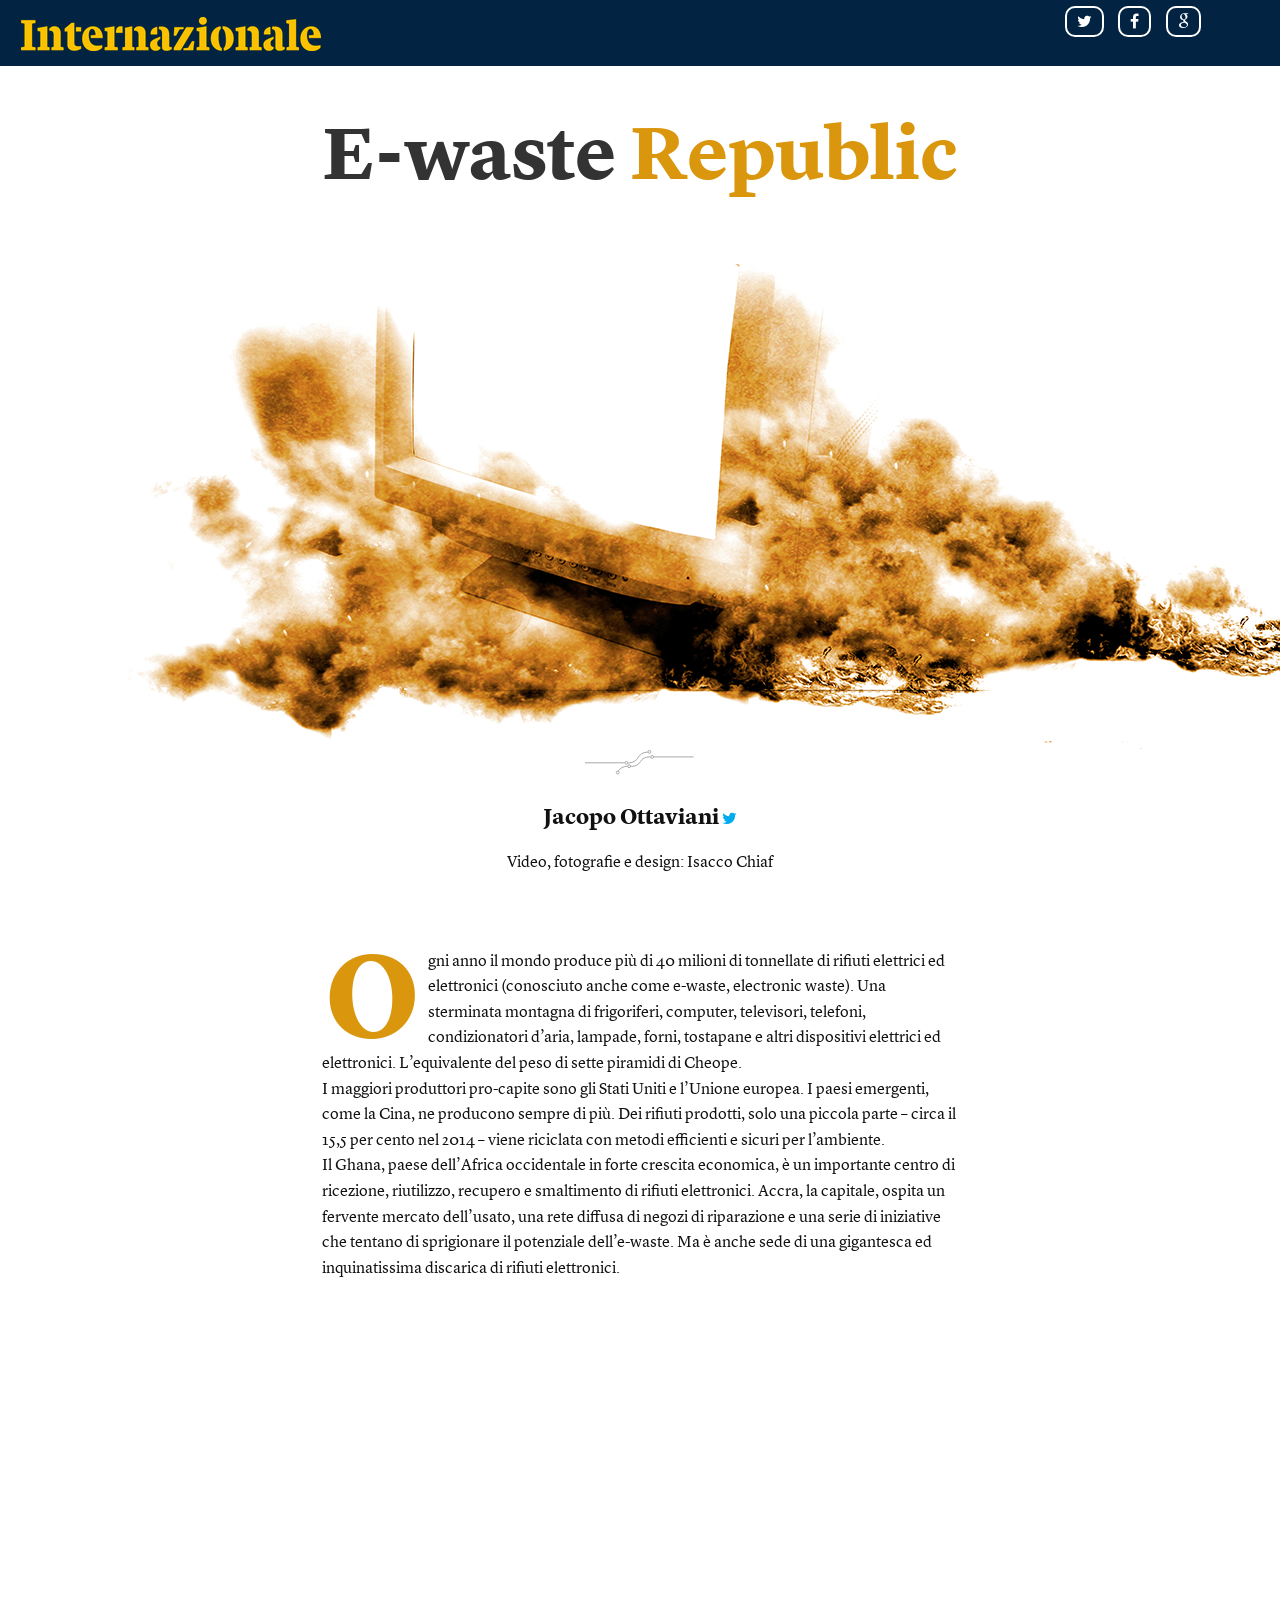
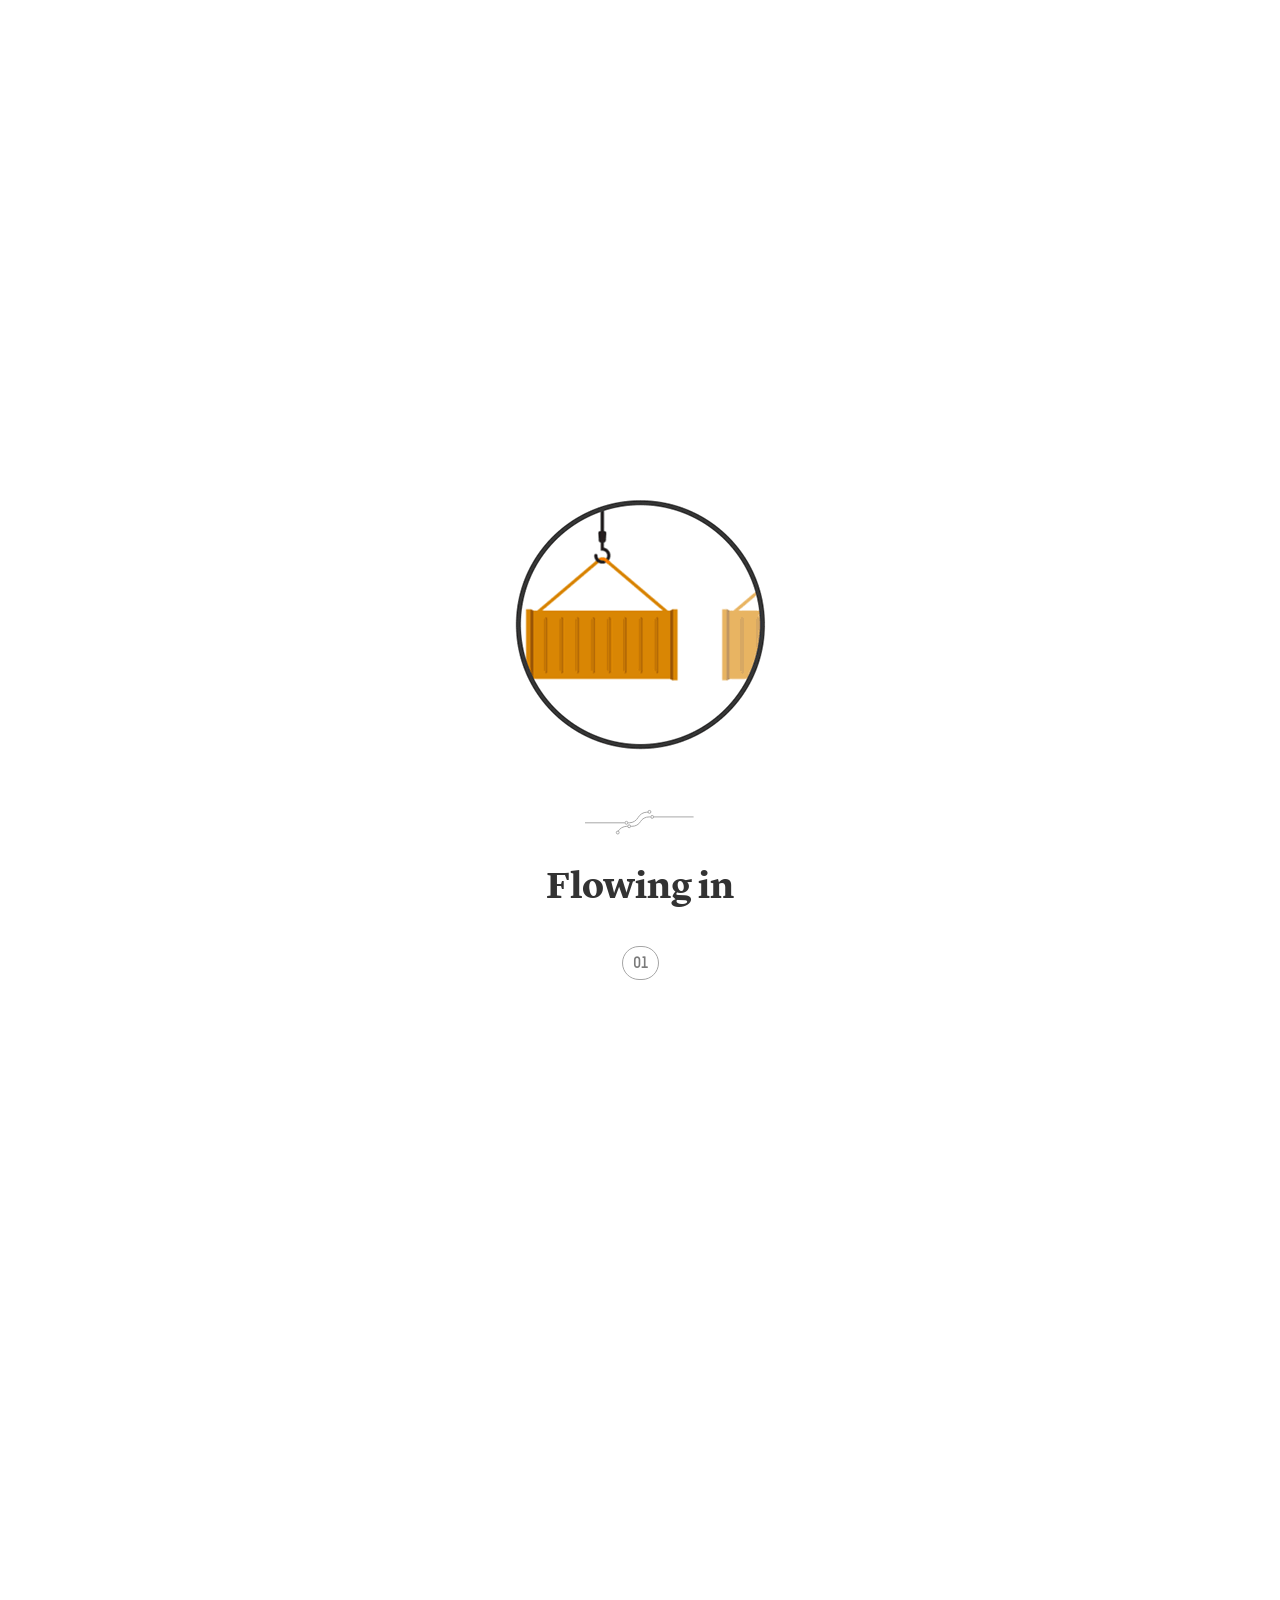
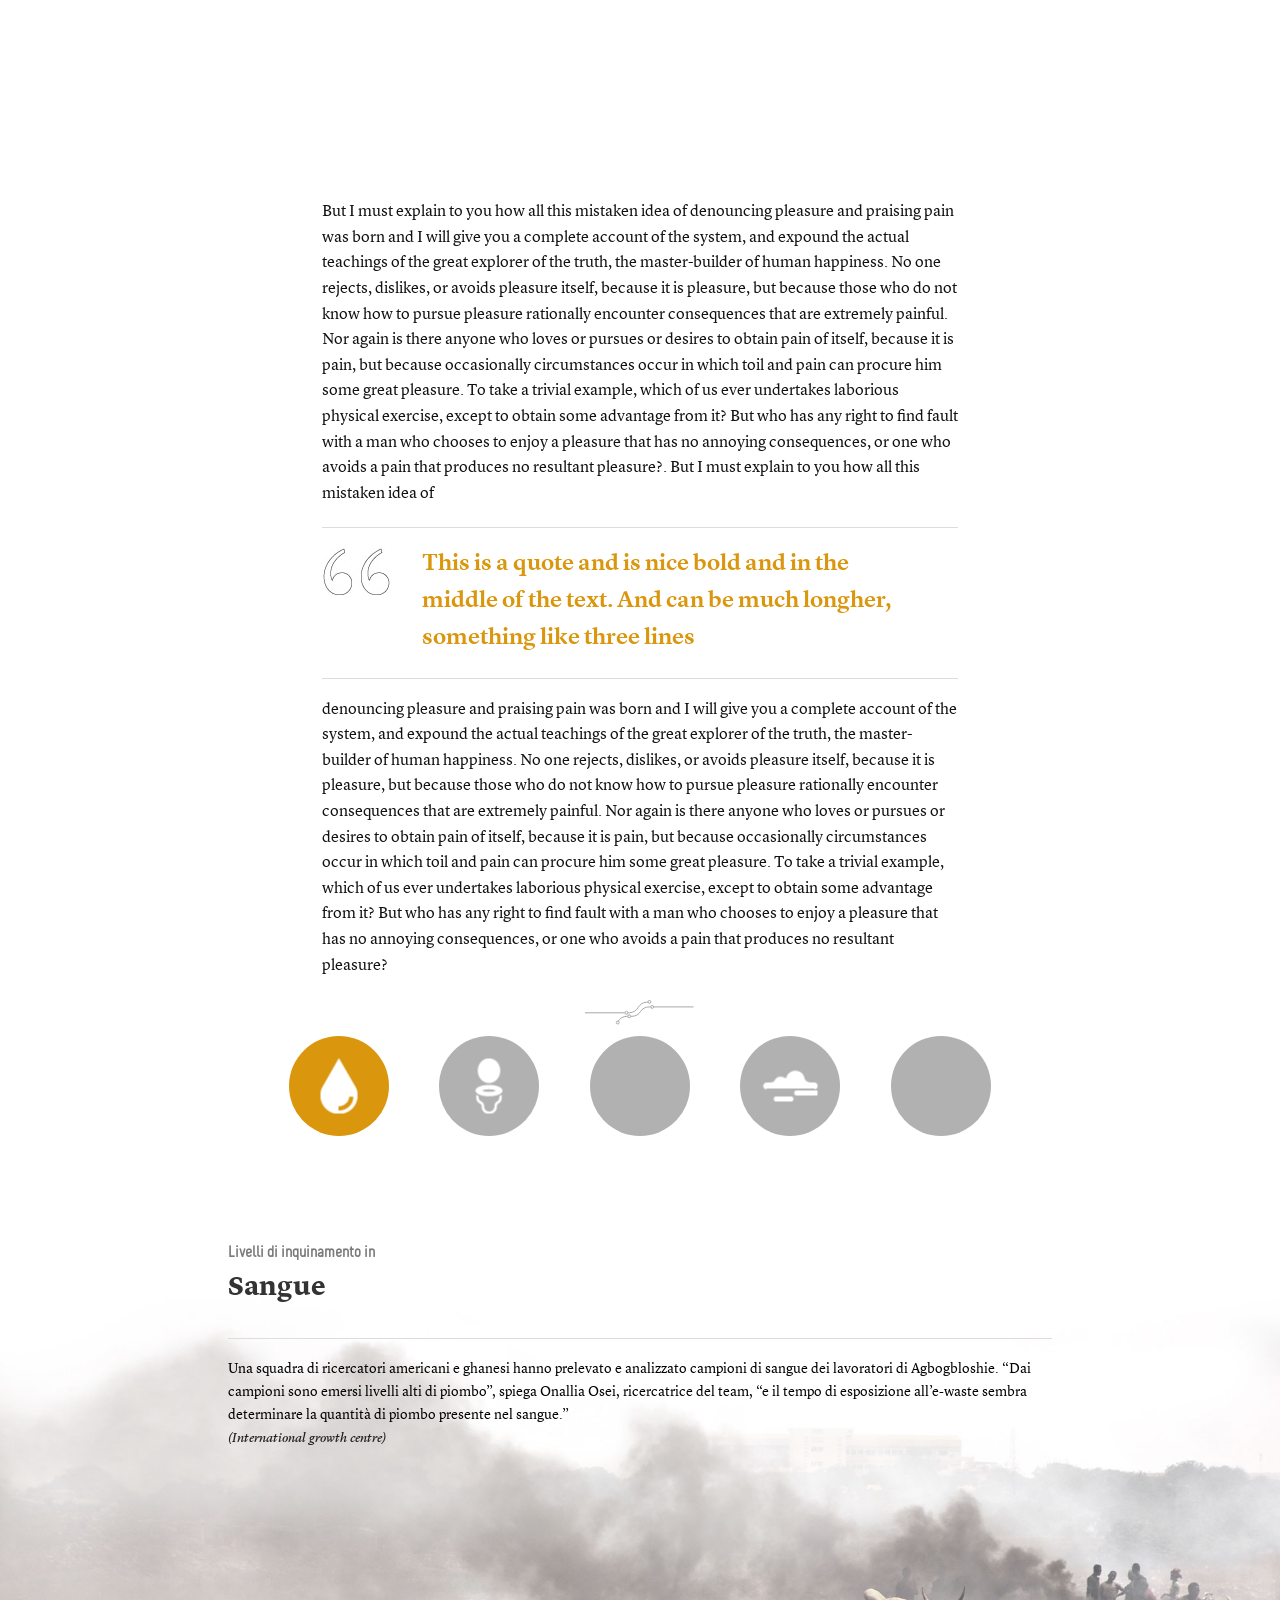
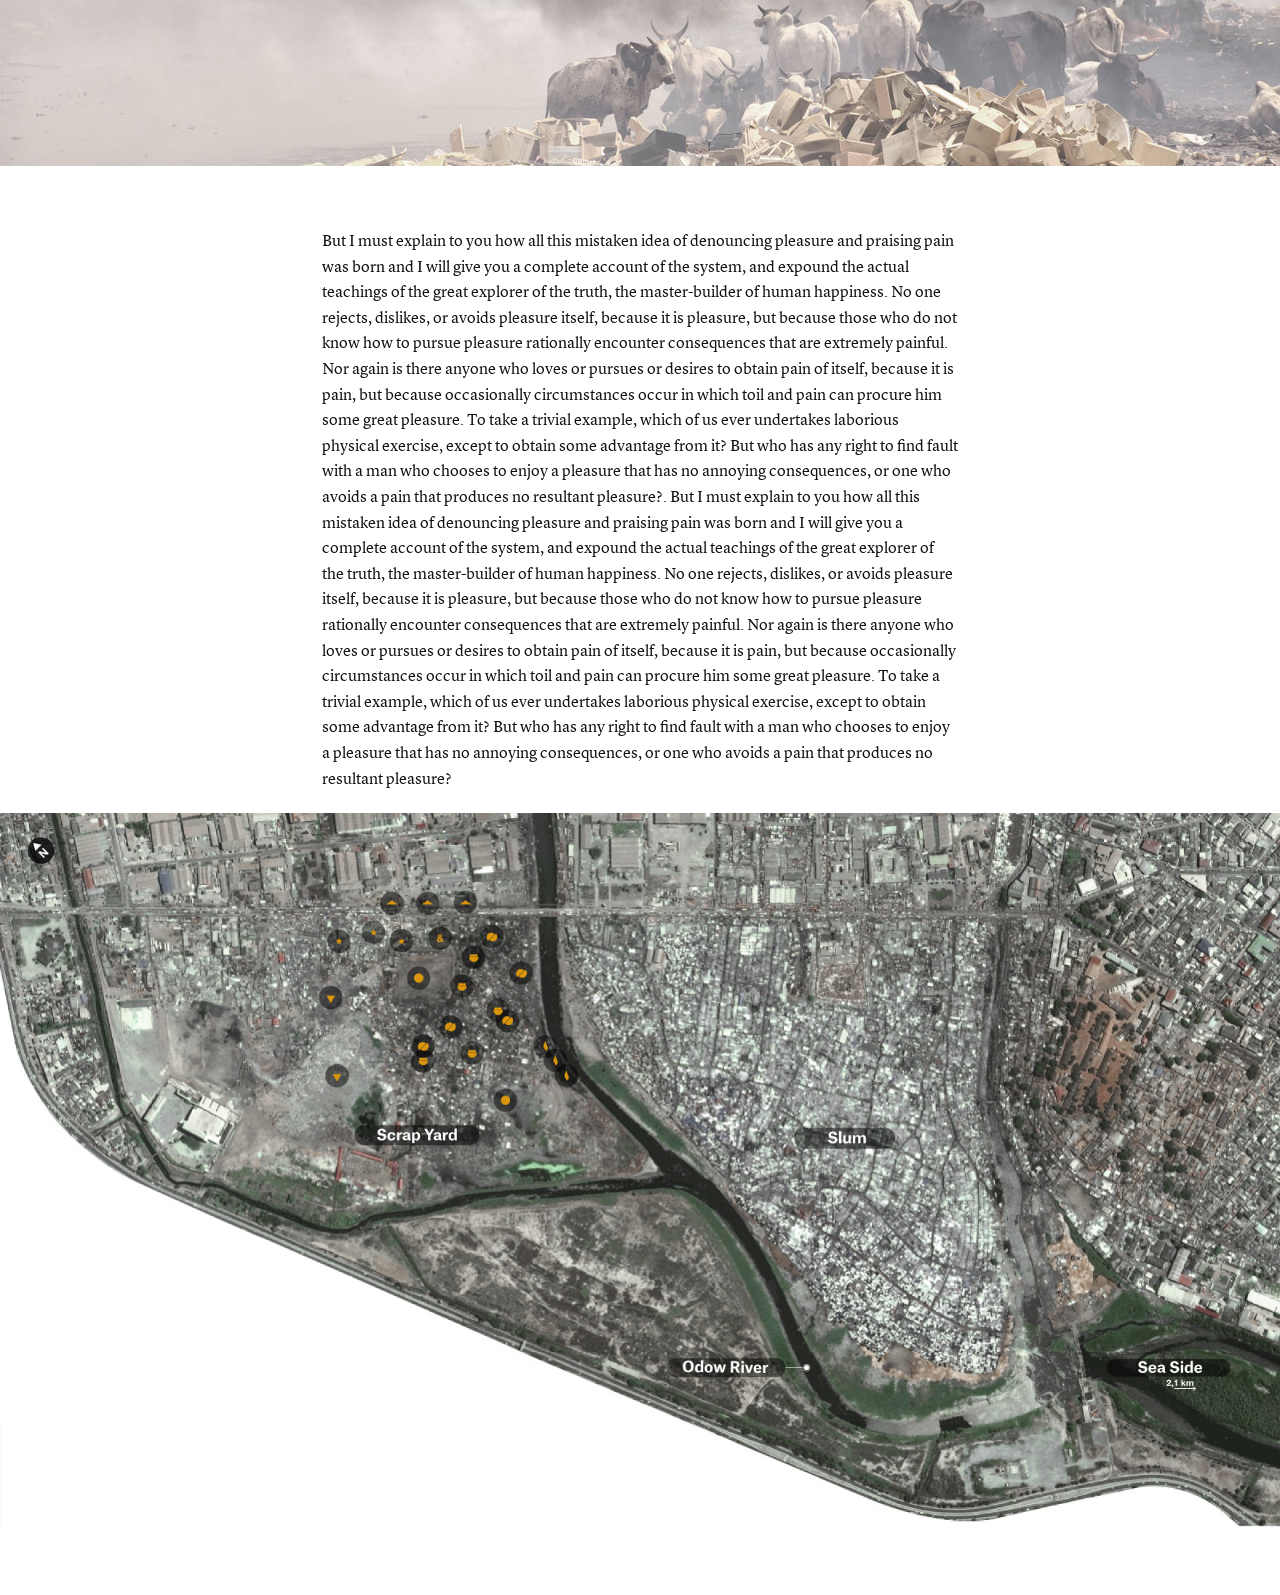
==== index_02.html @ d9f1f9d9 "jn" ====
<!doctype html>
<html class="no-js" lang="en">
    
    

<head>
    
     	<!--[if lt IE 9]>
  	<script src="//cdnjs.cloudflare.com/ajax/libs/html5shiv/3.6.2/html5shiv.js"></script>
  	<script src="//s3.amazonaws.com/nwapi/nwmatcher/nwmatcher-1.2.5-min.js"></script>
  	<script src="//html5base.googlecode.com/svn-history/r38/trunk/js/selectivizr-1.0.3b.js"></script>
  	<script src="//cdnjs.cloudflare.com/ajax/libs/respond.js/1.1.0/respond.min.js"></script>
	<![endif]-->
    
    <meta charset="utf-8" />
    <meta name="viewport" content="width=device-width, initial-scale=1.0" />
    <title>E-waste Republic</title>
    <link rel="stylesheet" href="css/foundation.css" />
    <link rel="stylesheet" href="css/style.css" />
    <link rel="stylesheet" href="css/animate.css" />
    <link rel="stylesheet" href="css/font/stylesheet.css" />
    <link rel="stylesheet" href="css/font-awesome.css">
    <script src="js/vendor/modernizr.js"></script>

    <script src="js/classie.js"></script>
    <script src="http://ajax.googleapis.com/ajax/libs/jquery/1.2.6/jquery.js"></script>


    <link href='http://fonts.googleapis.com/css?family=Quattrocento:400,700' rel='stylesheet' type='text/css'>

    <script>
        function init() {
            window.addEventListener('scroll', function (e) {
                var distanceY = window.pageYOffset || document.documentElement.scrollTop,
                    shrinkOn = 300,
                    header = document.querySelector("header");
                if (distanceY > shrinkOn) {
                    classie.add(header, "smaller");
                } else {
                    if (classie.has(header, "smaller")) {
                        classie.remove(header, "smaller");
                    }
                }
            });
        }
        window.onload = init();
        
        
        $(function() {
              $(".show").click(            
                  function(){
                      $(".overlay-Big").fadeIn();
                  }); 
              $("#close").click(
                  function(){
                      $(".overlay-Big").fadeOut();
                  });
          }); 
        
        
    </script>
</head>

<body>

    <div class="header overlay-Big">
          <a id="close" ><img src="img/overlay-close.png" width="40px">  </a>   
          <div class="overlay-first-band">
              <div class="row">
                  <div class="medium-8 medium-centered columns">
                  
                
                      
                          <h4 style="color:#fff">El lado oscuro de los tomates italianos</h4>
                      
                      
                  </div>
                  
              </div>
          </div>
           
          <div class="overlay-second-band">
              <div class="row">
              <div class="medium-8 medium-centered columns">
                  <p>El reportaje de investigación de <a href="https://twitter.com/mathilderome" target="_blank">Mathilde Auvillain</a> y <a href="https://twitter.com/abutiago" target="_blank">Stefano Liberti</a> se realizó gracias a la beca de innovación de reporterismo de desarrollo del Centro Europeo de Periodismo, subvencionada por la Fundación Bill y Melinda Gates. 
<br /><br />
Investigación y datos: <a href="https://twitter.com/jackottaviani" target="_blank"> Jacopo Ottaviani</a><br />
                      Fotografía: Mario Poeta <br />
Diseño y desarrollo: <a href="http://isaccochiaf.me" target="_blank">Isacco Chiaf</a><br />

Traducción de Virginia Solans</p>
               
                  <hr>
                  </div>
              
                  <br /> 
                  
              
          </div>
          </div>
      </div>
    
    
    <div id="wrapper">

        <header>
            <div class="container clearfix">

                <img src="images/logo.png">
                <h6 class="hide-for-small" id="title-head">E-waste Republic</h6>
                <nav class="hide-for-small">
                    <a id="ref_tw" href="http://twitter.com/home?status=Vita%2C morte e miracoli dei rifiuti elettronici. Guarda il web documentario URL %23LifeDeathMiraclesEwaste @JacopoOttaviani&related=JacopoOttaviani" onclick="javascript:window.open(this.href, '', 'menubar=no,toolbar=no,resizable=no,scrollbars=no,height=400,width=600');return false;"><i class="fa fa-twitter"></i></a>
                    <a href=""><i class="fa fa-facebook"></i></a>
                    <a href=""><i class="fa fa-google"></i></a>
                   
                </nav>
            </div>
        </header>
        <!-- /header -->



        <div class="row title-page">
            <div class=" large-12 columns">


                <h1 class="animated fadeIn" id="delay-01">E-waste <span class="yellow">Republic</span> </h1> 
                <br />
                <br />
                <br />

            </div>



        </div>
        <img class="animated fadeIn" id="delay-02" src="images/computer.jpg">
        <div class="row">
            <center>
                <img src="images/divider-01.svg">
            </center>
            <div class="medium-8 medium-centered columns intro-names">

                <div class="names">

                    <p><b>Jacopo Ottaviani</b>  <i class="fa fa-twitter" style="color:#00aced"></i>
                    </p>
                    <br />
                    <p>Video, fotografie e design: Isacco Chiaf</p>

                    <br />
                    <br />
                </div>
            </div>
        </div>

        <div class="row">
            <div class="medium-8 medium-centered columns">
                <p>
                    <span class="firstcharacter">O</span>gni anno il mondo produce più di 40 milioni di tonnellate di rifiuti elettrici ed elettronici (conosciuto anche come e-waste, electronic waste). Una sterminata montagna di frigoriferi, computer, televisori, telefoni, condizionatori d’aria, lampade, forni, tostapane e altri dispositivi elettrici ed elettronici. L’equivalente del peso di sette piramidi di Cheope.
                    <br/>I maggiori produttori pro-capite sono gli Stati Uniti e l’Unione europea. I paesi emergenti, come la Cina, ne producono sempre di più. Dei rifiuti prodotti, solo una piccola parte – circa il 15,5 per cento nel 2014 – viene riciclata con metodi efficienti e sicuri per l’ambiente.
                    <br/>Il Ghana, paese dell’Africa occidentale in forte crescita economica, è un importante centro di ricezione, riutilizzo, recupero e smaltimento di rifiuti elettronici. Accra, la capitale, ospita un fervente mercato dell’usato, una rete diffusa di negozi di riparazione e una serie di iniziative che tentano di sprigionare il potenziale dell’e-waste. Ma è anche sede di una gigantesca ed inquinatissima discarica di rifiuti elettronici.
                </p>
            </div>
        </div>

        <div class="row">
            <div class="medium-10 medium-centered columns">

                <iframe width='100%' height='520' frameborder='0' src='https://jackottaviani.cartodb.com/viz/41578a82-f97a-11e4-be71-0e8dde98a187/embed_map' allowfullscreen webkitallowfullscreen mozallowfullscreen oallowfullscreen msallowfullscreen></iframe>
            </div>
        </div>

        <div class="row title-chapter-page">
            <div class="large-12 columns">
                <img src="images/flow.gif">
                <br />
                <br />
                <br />
                <img src="images/divider-01.svg">
                <br />
                <br />
                
                
                <h2>Flowing in</h2>
                <br />
                <h3><small>01</small><br/></h3>
            </div>
        </div>

        <div class="px-01">

        </div>
        <div class="row">
            <div class="medium-8 medium-centered columns">
                <p>
                    But I must explain to you how all this mistaken idea of denouncing pleasure and praising pain was born and I will give you a complete account of the system, and expound the actual teachings of the great explorer of the truth, the master-builder of human happiness. No one rejects, dislikes, or avoids pleasure itself, because it is pleasure, but because those who do not know how to pursue pleasure rationally encounter consequences that are extremely painful. Nor again is there anyone who loves or pursues or desires to obtain pain of itself, because it is pain, but because occasionally circumstances occur in which toil and pain can procure him some great pleasure. To take a trivial example, which of us ever undertakes laborious physical exercise, except to obtain some advantage from it? But who has any right to find fault with a man who chooses to enjoy a pleasure that has no annoying consequences, or one who avoids a pain that produces no resultant pleasure?. But I must explain to you how all this mistaken idea of</p>
                
                <hr>
                <p class="quote LyonTextOSFWeb-Semibold yellow">
                This is a quote and is nice bold and in the middle of the text. And can be much longher, something like three lines
                </p>
                <hr>
                    
                    <p>denouncing pleasure and praising pain was born and I will give you a complete account of the system, and expound the actual teachings of the great explorer of the truth, the master-builder of human happiness. No one rejects, dislikes, or avoids pleasure itself, because it is pleasure, but because those who do not know how to pursue pleasure rationally encounter consequences that are extremely painful. Nor again is there anyone who loves or pursues or desires to obtain pain of itself, because it is pain, but because occasionally circumstances occur in which toil and pain can procure him some great pleasure. To take a trivial example, which of us ever undertakes laborious physical exercise, except to obtain some advantage from it? But who has any right to find fault with a man who chooses to enjoy a pleasure that has no annoying consequences, or one who avoids a pain that produces no resultant pleasure?
                </p>
            </div>
        </div>

        <!-- 
        <div class="row">
            <center>
                <img src="images/divider-01.svg">
            </center>
        </div>
        <div class="row">
            <div class="medium-8 medium-centered columns">
                <div class="tabs-content">
                    <div class="content active" id="panel1">
                        <h3><small>Livelli di inquinamento in</small><br/>Sangue</h3>
                        <hr>
                        <p>Una squadra di ricercatori americani e ghanesi hanno prelevato e analizzato campioni di sangue dei lavoratori di Agbogbloshie. “Dai campioni sono emersi livelli alti di piombo”, spiega Onallia Osei, ricercatrice del team, “e il tempo di esposizione all’e-waste sembra determinare la quantità di piombo presente nel sangue.”
                            <br />
                            <i>(International growth centre)</i>
                        </p>
                    </div>
                    <div class="content" id="panel2">
                        <h3><small>Pollution Level in</small><br/>Urina</h3>
                        <hr>
                        <p>Nelle urine degli e-waste boys sono state rilevate tracce anomale di ferro, piombo e antimonio. Gli scienziati ipotizzano che i metalli pesanti provengano dal pesce e dai frutti di mare alla base delle abitudini alimentari degli abitanti di Agbogbloshie.
                            <br /> <i>(Science of The Total Environment – Volume 424, 2012)</i>
                        </p>
                    </div>
                    <div class="content" id="panel3">
                        <h3><small>Pollution Level in</small><br/>Latte</h3>
                        <hr>
                        <p>L’analisi del latte materno delle madri di Agbogbloshie ha fatto emergere quantità preoccupanti di policlorobifenili (PCB), composti altamente tossici presenti nei vecchi elettrodomestici. I campioni analizzati hanno riportato dal minimo di un doppio fino a un massimo di trentaquattro volte la soglia consentita dagli standard internazionali di PCB.
                            <br /> <i>(Environment International, 2011)
</i>
                        </p>
                    </div>
                    <div class="content" id="panel4">
                        <h3><small>Pollution Level in</small><br/>Aria</h3>
                        <hr>
                        <p>Ferro, piombo e rame sono stati rilevati nell’aria raccolta da una stazione di controllo installata nella discarica di Agbogbloshie. Sono stati trovati 1.5 milligrammi per metro cubo di rame (quando la soglia consentita è 1.0), 7.8 mg/m³ di ferro (soglia: 5.0) e 0.72 mg/m³ di piombo (soglia: 0.15). Queste soglie sono indicate per i luoghi di lavoro, ma Agbogbloshie in realtà è un quartiere di Accra dove vivono circa 90mila persone.
                            <br /> <i>(Journal of Health and Pollution, 2011)</i> 
                        </p>
                    </div>
                    <div class="content" id="panel5">
                        <h3><small>Pollution Level in</small><br/>Suolo</h3>
                        <hr>
                        <p>Dei cento campioni di suolo prelevati da Agbogbloshie, più della metà hanno presentato una presenza di piombo pari a più del doppio dello standard ammesso dall’Agenzia di protezione ambientale degli Stati Uniti (Usepa). I valori rilevati variano da un minimo di 135 ppm (parti per milione) a un massimo di 18.125 ppm. La soglia delle linee guida dell’Usepa è di 400 ppm.
                            <br /> <i>(Journal of Health and Pollution, 2011) </i>
                        </p>
                    </div>
                </div>

            </div>
        </div>
        <div class="bg-burning">
            <div class="row">
                <div class="medium-9 medium-centered columns">
                    <ul class="tabs small-block-grid-5 " data-tab>
                        <li class="tab-title active">
                            <a href="#panel1">
                                <img src="images/icn_blood.png">
                            </a>
                        </li>
                        <li class="tab-title">
                            <a href="#panel2">
                                <img src="images/icn_urina.png">
                            </a>
                        </li>
                        <li class="tab-title">
                            <a href="#panel3"></a>
                        </li>
                        <li class="tab-title">
                            <a href="#panel4">
                                <img src="images/icn_air.png">
                            </a>
                        </li>
                        <li class="tab-title">
                            <a href="#panel5"></a>
                        </li>
                    </ul>
                </div>
            </div>
        </div>
        -->

<div class="row">
            <center>
                <img src="images/divider-01.svg">
            </center>
        </div>
        <div class="row">
           <div class="row">
                <div class="medium-9 medium-centered columns">
                    <ul class="tabs small-block-grid-5 " data-tab>
                        <li class="tab-title active">
                            <a href="#panel1">
                                <img src="images/icn_blood.png">
                            </a>
                        </li>
                        <li class="tab-title">
                            <a href="#panel2">
                                <img src="images/icn_urina.png">
                            </a>
                        </li>
                        <li class="tab-title">
                            <a href="#panel3"></a>
                        </li>
                        <li class="tab-title">
                            <a href="#panel4">
                                <img src="images/icn_air.png">
                            </a>
                        </li>
                        <li class="tab-title">
                            <a href="#panel5"></a>
                        </li>
                    </ul>
                </div>
            </div>
        </div>
        <div class="bg-burning">
            
            
            
            
             <div class="medium-8 medium-centered columns">
                <div class="tabs-content">
                    <div class="content active" id="panel1">
                        <h3><small>Livelli di inquinamento in</small><br/>Sangue</h3>
                        <hr>
                        <p>Una squadra di ricercatori americani e ghanesi hanno prelevato e analizzato campioni di sangue dei lavoratori di Agbogbloshie. “Dai campioni sono emersi livelli alti di piombo”, spiega Onallia Osei, ricercatrice del team, “e il tempo di esposizione all’e-waste sembra determinare la quantità di piombo presente nel sangue.”
                            <br />
                            <i>(International growth centre)</i>
                        </p>
                    </div>
                    <div class="content" id="panel2">
                        <h3><small>Pollution Level in</small><br/>Urina</h3>
                        <hr>
                        <p>Nelle urine degli e-waste boys sono state rilevate tracce anomale di ferro, piombo e antimonio. Gli scienziati ipotizzano che i metalli pesanti provengano dal pesce e dai frutti di mare alla base delle abitudini alimentari degli abitanti di Agbogbloshie.
                            <br /> <i>(Science of The Total Environment – Volume 424, 2012)</i>
                        </p>
                    </div>
                    <div class="content" id="panel3">
                        <h3><small>Pollution Level in</small><br/>Latte</h3>
                        <hr>
                        <p>L’analisi del latte materno delle madri di Agbogbloshie ha fatto emergere quantità preoccupanti di policlorobifenili (PCB), composti altamente tossici presenti nei vecchi elettrodomestici. I campioni analizzati hanno riportato dal minimo di un doppio fino a un massimo di trentaquattro volte la soglia consentita dagli standard internazionali di PCB.
                            <br /> <i>(Environment International, 2011)
</i>
                        </p>
                    </div>
                    <div class="content" id="panel4">
                        <h3><small>Pollution Level in</small><br/>Aria</h3>
                        <hr>
                        <p>Ferro, piombo e rame sono stati rilevati nell’aria raccolta da una stazione di controllo installata nella discarica di Agbogbloshie. Sono stati trovati 1.5 milligrammi per metro cubo di rame (quando la soglia consentita è 1.0), 7.8 mg/m³ di ferro (soglia: 5.0) e 0.72 mg/m³ di piombo (soglia: 0.15). Queste soglie sono indicate per i luoghi di lavoro, ma Agbogbloshie in realtà è un quartiere di Accra dove vivono circa 90mila persone.
                            <br /> <i>(Journal of Health and Pollution, 2011)</i> 
                        </p>
                    </div>
                    <div class="content" id="panel5">
                        <h3><small>Pollution Level in</small><br/>Suolo</h3>
                        <hr>
                        <p>Dei cento campioni di suolo prelevati da Agbogbloshie, più della metà hanno presentato una presenza di piombo pari a più del doppio dello standard ammesso dall’Agenzia di protezione ambientale degli Stati Uniti (Usepa). I valori rilevati variano da un minimo di 135 ppm (parti per milione) a un massimo di 18.125 ppm. La soglia delle linee guida dell’Usepa è di 400 ppm.
                            <br /> <i>(Journal of Health and Pollution, 2011) </i>
                        </p>
                    </div>
                </div>

            </div>
            
            
            
            
            
        </div>
        





        <!-- --------    END   ----------------- TABS INTERACTIVE -->

        <div class="row">
            <div class="medium-8 medium-centered columns">
                <p>
                    But I must explain to you how all this mistaken idea of denouncing pleasure and praising pain was born and I will give you a complete account of the system, and expound the actual teachings of the great explorer of the truth, the master-builder of human happiness. No one rejects, dislikes, or avoids pleasure itself, because it is pleasure, but because those who do not know how to pursue pleasure rationally encounter consequences that are extremely painful. Nor again is there anyone who loves or pursues or desires to obtain pain of itself, because it is pain, but because occasionally circumstances occur in which toil and pain can procure him some great pleasure. To take a trivial example, which of us ever undertakes laborious physical exercise, except to obtain some advantage from it? But who has any right to find fault with a man who chooses to enjoy a pleasure that has no annoying consequences, or one who avoids a pain that produces no resultant pleasure?. But I must explain to you how all this mistaken idea of denouncing pleasure and praising pain was born and I will give you a complete account of the system, and expound the actual teachings of the great explorer of the truth, the master-builder of human happiness. No one rejects, dislikes, or avoids pleasure itself, because it is pleasure, but because those who do not know how to pursue pleasure rationally encounter consequences that are extremely painful. Nor again is there anyone who loves or pursues or desires to obtain pain of itself, because it is pain, but because occasionally circumstances occur in which toil and pain can procure him some great pleasure. To take a trivial example, which of us ever undertakes laborious physical exercise, except to obtain some advantage from it? But who has any right to find fault with a man who chooses to enjoy a pleasure that has no annoying consequences, or one who avoids a pain that produces no resultant pleasure?
                </p>
            </div>
        </div>

        <div class="header">
            <img src="images/map_01.jpg" width="100%">
        </div>



        <script src="js/waypoint.js"></script>
        <script src="js/scripts.js"></script>
        <script src="js/vendor/jquery.js"></script>
        <script src="js/foundation.min.js"></script>
        <script src="js/foundation/foundation.tab.js"></script>
        <script>
            $(document).foundation();
        </script>
</body>

</html>
---- css/style.css ----
header {
    width: 100%;
    height: 66px;
    overflow: hidden;
    position: fixed;
    top: 0;
    left: 0;
    z-index: 999;
    background-color: #022342;
    -webkit-transition: height 0.3s;
    -moz-transition: height 0.3s;
    -ms-transition: height 0.3s;
    -o-transition: height 0.3s;
    transition: height 0.3s;
}
header img {
    
    margin-top: 12px;
   margin-left: 20px;
    height: 48px;
    line-height: 150px;
    float: left;
    font-size: 60px;
    color: white;
    font-weight: 400;
    position: absolute;
    -webkit-transition: all 0.3s;
    -moz-transition: all 0.3s;
    -ms-transition: all 0.3s;
    -o-transition: all 0.3s;
    transition: all 0.3s;
}

header #title-head {
    color: #fff;
    position: absolute;
    
    width: 100%;
    margin-top: 18px;
    opacity: 0;
    text-align: center;
    
    -webkit-transition: all 0.9s;
    -moz-transition: all 0.9s;
    -ms-transition: all 0.9s;
    -o-transition: all 0.9s;
    transition: all 0.9s;
    
}

header nav {
    display: inline-block;
    float: right;
    width: 200px;
    margin-top: 10px;
    margin-right: 20px;
}
header nav a {
    color: white;
   background-color: transparent;
    top:10px;
    right: 300px;
    opacity: 0;
    border: solid #fff 2px;
    height: 100px;
    width: 200px;
    padding: 5px 10px;
    border-radius: 10px;
    margin: 5px;
    -webkit-transition: all 0.3s;
    -moz-transition: all 0.3s;
    -ms-transition: all 0.3s;
    -o-transition: all 0.3s;
    transition: all 0.3s;
}
header nav a:hover {
    color:#da960c;
    
}


header.smaller {
    height: 45px;
}
header.smaller img {
    
    height: 35px;
    line-height: 75px;
    margin-top: 9px;
    margin-left: 9px;
    
}
header.smaller nav a {
    
    background-color: transparent;
    top:10px;
    right: 300px;
    opacity: 1;
    border: solid #fff 1px;
    padding: 5px 10px;
    margin: 5px;
    border-radius: 15px;
}

header.smaller #title-head {
    
    opacity: 1;
    margin-top: 12px;
    
}
@media all and (max-width: 660px) {
    header h1#logo {
        display: block;
        float: none;
        margin: 0 auto;
        height: 100px;
        line-height: 100px;
        text-align: center;
    }
    
   
     header {
    
   
        height: 60px;
    }
    
    header img {
    
    width:150px;
        height: 25px;
    }
    
    header.smaller img {
    
    width:120px;
        height: 18px;
    }
    
    header nav {
        display: block;
        float: none;
        height: 50px;
        text-align: center;
        margin: 20px 10px;
    }
    header nav a {
        line-height: 50px;
        margin: 0 10px;
    }
    header.smaller {
        height: 50px;
    }
    header.smaller h1#logo {
        height: 40px;
        line-height: 40px;
        font-size: 30px;
    }
    header.smaller nav {
        height: 35px;
    }
    header.smaller nav a {
        line-height: 35px;
        border: solid #fff 1px;
        padding: 5px;
    }
}



.title-page {
    height: 100%;
   
    text-align: center;
    margin-top: 126px;
    
}
.title-page h1{
    margin:-20px;
}

.title-chapter-page {
    height: 100%;
    width: 100%;
    text-align: center;
    padding-top: 20%;
    padding-bottom: 20%;
}
.title-chapter-page h1{
    margin:-20px;
}


#delay-01{
  -webkit-animation-delay: 0.6s; /* Chrome, Safari, Opera */
    animation-delay: 0.6s;
}
#delay-02{
  -webkit-animation-delay: 1.2s; /* Chrome, Safari, Opera */
    animation-delay: 1.2s;
}
/*------------------TYPOGRAPHY-----------*/

.intro-names{
    margin: 30px;
}

.names p{
    font-size: 1em;
    margin: -5px;
    text-align: center;
}
.names p b{
    font-size: 1.4em;
   
}

.firstcharacter { float: left; color: #da960c; font-size: 120px; line-height: 80px; padding-top: 15px; padding-right: 8px; padding-left: 3px; font-family: Lyon Text OSF Web; font-weight: 700 }

.tabs-content h3 {
    
    margin:50px 0 31px 0;}

.tabs-content p i {
    font-size: 13px;
    color: #212121}

.tabs-content .content p{
    font-size: 0.9em;
    color: #000000;
    
}
.yellow {color: #da960c }

.quote {
    
    background-image: url(../images/quote.jpg);
    background-repeat: no-repeat;
    font-size: 23px;
    padding:  0 30px 0 100px
}

.title-chapter-page h3 small {
    border: solid #a5a5a5 1px;
    padding: 7px 10px 7px 10px;
    border-radius: 23px;
}
/*------------------TYPOGRAPHY-----------*/

.tabs a:focus{
    outline: 0;

}

.tabs-content .content{
    height:300px;
    
}


.px-01 {
    background-image: url(../images/px-01.jpg);
    background-attachment: fixed;
    background-size: cover;
    width: 100%;
    height: 500px;
    margin-bottom:64px;
}

.bg-burning {
background-image: url(../images/section_03_burning_02.jpg);
    
    background-size: cover;
    width: 100%;
    height: 600px;
    margin-bottom:64px;
    }

.tabs a img{
    -webkit-transform:translate(-50%, -50%);
    -moz-transform:translate(-50%, -50%);
    -ms-transform:translate(-50%, -50%);
    -o-transform:translate(-50%, -50%);
    transform:translate(-50%, -50%);
     margin: 50%
         
         
         
}



.overlay-Big {
    z-index:10000;
    background-color: rgba(255,255,255,0.9);
    position:fixed;
    margin:0;
    height:100%;
    width:100%;
    display:none;
}

.overlay-first-band {
    background-color: rgba(192,57,43,0.8);
    height:23%;
    padding-top:4%;
    color:#fff !important;
        
}
---- css/font/stylesheet.css ----
/* Generated by Font Squirrel (http://www.fontsquirrel.com) on June 8, 2015 */



@font-face {
    font-family: 'melbournebold';
    src: url('melbourne_bold_basic-webfont.eot');
    src: url('melbourne_bold_basic-webfont.eot?#iefix') format('embedded-opentype'),
         url('melbourne_bold_basic-webfont.woff2') format('woff2'),
         url('melbourne_bold_basic-webfont.woff') format('woff'),
         url('melbourne_bold_basic-webfont.ttf') format('truetype'),
         url('melbourne_bold_basic-webfont.svg#melbournebold') format('svg');
    font-weight: normal;
    font-style: normal;

}




@font-face {
    font-family: 'melbournelight';
    src: url('melbourne_light_basic-webfont.eot');
    src: url('melbourne_light_basic-webfont.eot?#iefix') format('embedded-opentype'),
         url('melbourne_light_basic-webfont.woff2') format('woff2'),
         url('melbourne_light_basic-webfont.woff') format('woff'),
         url('melbourne_light_basic-webfont.ttf') format('truetype'),
         url('melbourne_light_basic-webfont.svg#melbournelight') format('svg');
    font-weight: normal;
    font-style: normal;

}




@font-face {
    font-family: 'melbourneregular';
    src: url('melbourne_regular_basic-webfont.eot');
    src: url('melbourne_regular_basic-webfont.eot?#iefix') format('embedded-opentype'),
         url('melbourne_regular_basic-webfont.woff2') format('woff2'),
         url('melbourne_regular_basic-webfont.woff') format('woff'),
         url('melbourne_regular_basic-webfont.ttf') format('truetype'),
         url('melbourne_regular_basic-webfont.svg#melbourneregular') format('svg');
    font-weight: normal;
    font-style: normal;

}


@font-face {
    font-family: 'novecento_widedemibold';
    src: url('novecentowide-demibold-webfont.eot');
    src: url('novecentowide-demibold-webfont.eot?#iefix') format('embedded-opentype'),
         url('novecentowide-demibold-webfont.woff2') format('woff2'),
         url('novecentowide-demibold-webfont.woff') format('woff'),
         url('novecentowide-demibold-webfont.ttf') format('truetype'),
         url('novecentowide-demibold-webfont.svg#novecento_widedemibold') format('svg');
    font-weight: normal;
    font-style: normal;

}



/*
	This font software is the property of Commercial Type.

	You may not modify the font software, use it on another website, or install it on a computer.

	License information is available at http://commercialtype.com/eula
	For more information please visit Commercial Type at http://commercialtype.com or email us at info[at]commercialtype.com

	Copyright (C) 2013 Schwartzco Inc.
	
*/

	
	.LyonTextOSFWeb-BlackIt { 		
	font-family: 'Lyon Text OSF Web';
	font-weight: 900;
	font-style: italic;
	font-stretch: normal;
	}
	
	
	.LyonTextOSFWeb-Black { 		
	font-family: 'Lyon Text OSF Web';
	font-weight: 900;
	font-style: normal;
	font-stretch: normal;
	}
	
	
	.LyonTextOSFWeb-BoldIt { 		
	font-family: 'Lyon Text OSF Web';
	font-weight: 700;
	font-style: italic;
	font-stretch: normal;
	}
	
	
	.LyonTextOSFWeb-Bold { 		
	font-family: 'Lyon Text OSF Web';
	font-weight: 700;
	font-style: normal;
	font-stretch: normal;
	}
	
	
	.LyonTextOSFWeb-RegIt { 		
	font-family: 'Lyon Text OSF Web';
	font-weight: 400;
	font-style: italic;
	font-stretch: normal;
	}
	
	
	.LyonTextOSFWeb-RegNo2It { 		
	font-family: 'Lyon Text OSF Web';
	font-weight: 400;
	font-style: italic;
	font-stretch: normal;
	}
	
	
	.LyonTextOSFWeb-RegNo2 { 		
	font-family: 'Lyon Text OSF Web';
	font-weight: 400;
	font-style: normal;
	font-stretch: normal;
	}
	
	
	.LyonTextOSFWeb-Reg { 		
	font-family: 'Lyon Text OSF Web';
	font-weight: 400;
	font-style: normal;
	font-stretch: normal;
	}
	
	
	.LyonTextOSFWeb-SemiboldIt { 		
	font-family: 'Lyon Text OSF Web';
	font-weight: 600;
	font-style: italic;
	font-stretch: normal;
	}
	
	
	.LyonTextOSFWeb-Semibold { 		
	font-family: 'Lyon Text OSF Web';
	font-weight: 600;
	font-style: normal;
	font-stretch: normal;
	}
	
	@font-face {
	font-family: 'Lyon Text OSF Web';
	src: url('Lyon Text OSF Web-Black It.eot');
	src: url('Lyon Text OSF Web-Black It.eot?#iefix') format('embedded-opentype'),
		 url('Lyon Text OSF Web-Black It.woff') format('woff'),
		 url('Lyon Text OSF Web-Black It.ttf') format('truetype'),
		 url('Lyon Text OSF Web-Black It.svg#Lyon Text OSF Web') format('svg');
	font-weight: 900;
	font-style: italic;
	font-stretch: normal;
	}
	
	@font-face {
	font-family: 'Lyon Text OSF Web';
	src: url('Lyon Text OSF Web-Black.eot');
	src: url('Lyon Text OSF Web-Black.eot?#iefix') format('embedded-opentype'),
		 url('Lyon Text OSF Web-Black.woff') format('woff'),
		 url('Lyon Text OSF Web-Black.ttf') format('truetype'),
		 url('Lyon Text OSF Web-Black.svg#Lyon Text OSF Web') format('svg');
	font-weight: 900;
	font-style: normal;
	font-stretch: normal;
	}
	
	@font-face {
	font-family: 'Lyon Text OSF Web';
	src: url('Lyon Text OSF Web-Bold It.eot');
	src: url('Lyon Text OSF Web-Bold It.eot?#iefix') format('embedded-opentype'),
		 url('Lyon Text OSF Web-Bold It.woff') format('woff'),
		 url('Lyon Text OSF Web-Bold It.ttf') format('truetype'),
		 url('Lyon Text OSF Web-Bold It.svg#Lyon Text OSF Web') format('svg');
	font-weight: 700;
	font-style: italic;
	font-stretch: normal;
	}
	
	@font-face {
	font-family: 'Lyon Text OSF Web';
	src: url('Lyon Text OSF Web-Bold.eot');
	src: url('Lyon Text OSF Web-Bold.eot?#iefix') format('embedded-opentype'),
		 url('Lyon Text OSF Web-Bold.woff') format('woff'),
		 url('Lyon Text OSF Web-Bold.ttf') format('truetype'),
		 url('Lyon Text OSF Web-Bold.svg#Lyon Text OSF Web') format('svg');
	font-weight: 700;
	font-style: normal;
	font-stretch: normal;
	}
	
	@font-face {
	font-family: 'Lyon Text OSF Web';
	src: url('Lyon Text OSF Web-Reg It.eot');
	src: url('Lyon Text OSF Web-Reg It.eot?#iefix') format('embedded-opentype'),
		 url('Lyon Text OSF Web-Reg It.woff') format('woff'),
		 url('Lyon Text OSF Web-Reg It.ttf') format('truetype'),
		 url('Lyon Text OSF Web-Reg It.svg#Lyon Text OSF Web') format('svg');
	font-weight: 400;
	font-style: italic;
	font-stretch: normal;
	}
	
	@font-face {
	font-family: 'Lyon Text OSF Web';
	src: url('Lyon Text OSF Web-Reg No 2 It.eot');
	src: url('Lyon Text OSF Web-Reg No 2 It.eot?#iefix') format('embedded-opentype'),
		 url('Lyon Text OSF Web-Reg No 2 It.woff') format('woff'),
		 url('Lyon Text OSF Web-Reg No 2 It.ttf') format('truetype'),
		 url('Lyon Text OSF Web-Reg No 2 It.svg#Lyon Text OSF Web') format('svg');
	font-weight: 400;
	font-style: italic;
	font-stretch: normal;
	}
	
	@font-face {
	font-family: 'Lyon Text OSF Web';
	src: url('Lyon Text OSF Web-Reg No 2.eot');
	src: url('Lyon Text OSF Web-Reg No 2.eot?#iefix') format('embedded-opentype'),
		 url('Lyon Text OSF Web-Reg No 2.woff') format('woff'),
		 url('Lyon Text OSF Web-Reg No 2.ttf') format('truetype'),
		 url('Lyon Text OSF Web-Reg No 2.svg#Lyon Text OSF Web') format('svg');
	font-weight: 400;
	font-style: normal;
	font-stretch: normal;
	}
	
	@font-face {
	font-family: 'Lyon Text OSF Web';
	src: url('Lyon Text OSF Web-Reg.eot');
	src: url('Lyon Text OSF Web-Reg.eot?#iefix') format('embedded-opentype'),
		 url('Lyon Text OSF Web-Reg.woff') format('woff'),
		 url('Lyon Text OSF Web-Reg.ttf') format('truetype'),
		 url('Lyon Text OSF Web-Reg.svg#Lyon Text OSF Web') format('svg');
	font-weight: 400;
	font-style: normal;
	font-stretch: normal;
	}
	
	@font-face {
	font-family: 'Lyon Text OSF Web';
	src: url('Lyon Text OSF Web-Semibold It.eot');
	src: url('Lyon Text OSF Web-Semibold It.eot?#iefix') format('embedded-opentype'),
		 url('Lyon Text OSF Web-Semibold It.woff') format('woff'),
		 url('Lyon Text OSF Web-Semibold It.ttf') format('truetype'),
		 url('Lyon Text OSF Web-Semibold It.svg#Lyon Text OSF Web') format('svg');
	font-weight: 600;
	font-style: italic;
	font-stretch: normal;
	}
	
	@font-face {
	font-family: 'Lyon Text OSF Web';
	src: url('Lyon Text OSF Web-Semibold.eot');
	src: url('Lyon Text OSF Web-Semibold.eot?#iefix') format('embedded-opentype'),
		 url('Lyon Text OSF Web-Semibold.woff') format('woff'),
		 url('Lyon Text OSF Web-Semibold.ttf') format('truetype'),
		 url('Lyon Text OSF Web-Semibold.svg#Lyon Text OSF Web') format('svg');
	font-weight: 600;
	font-style: normal;
	font-stretch: normal;
	}
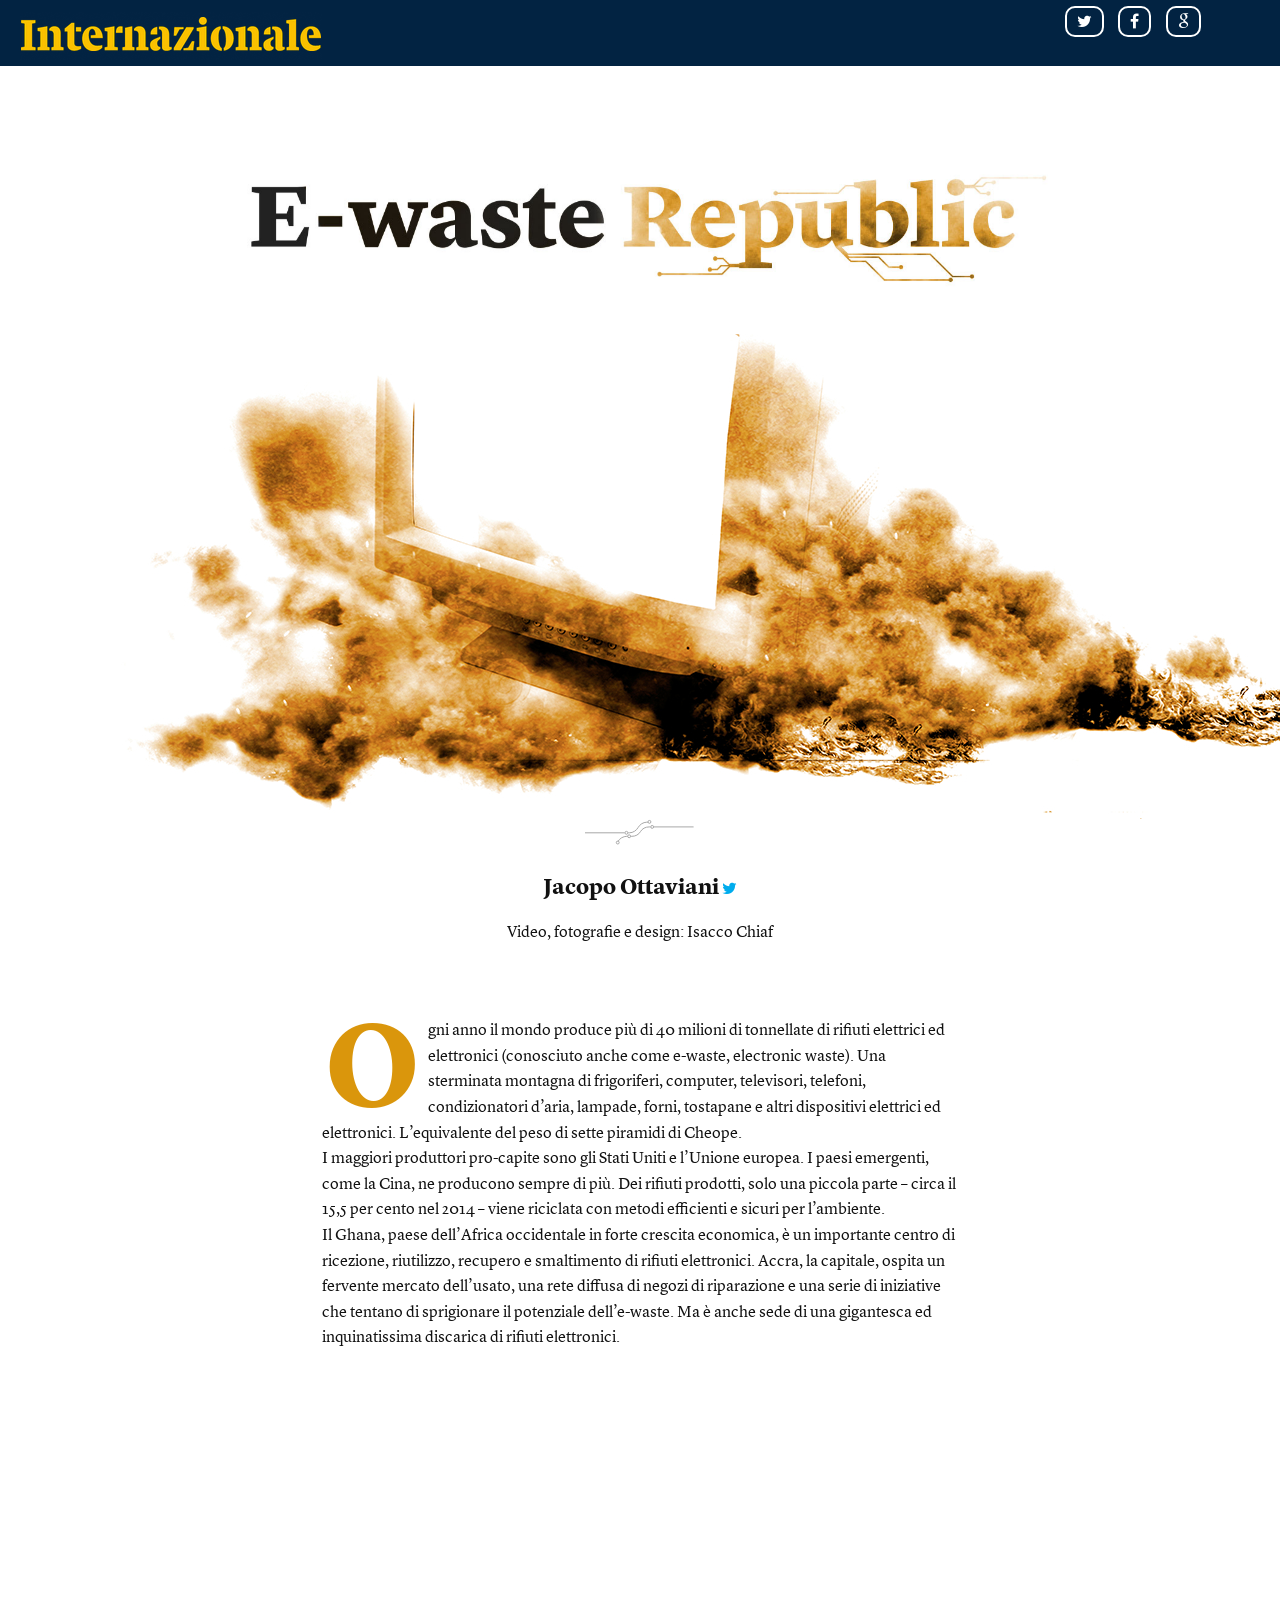
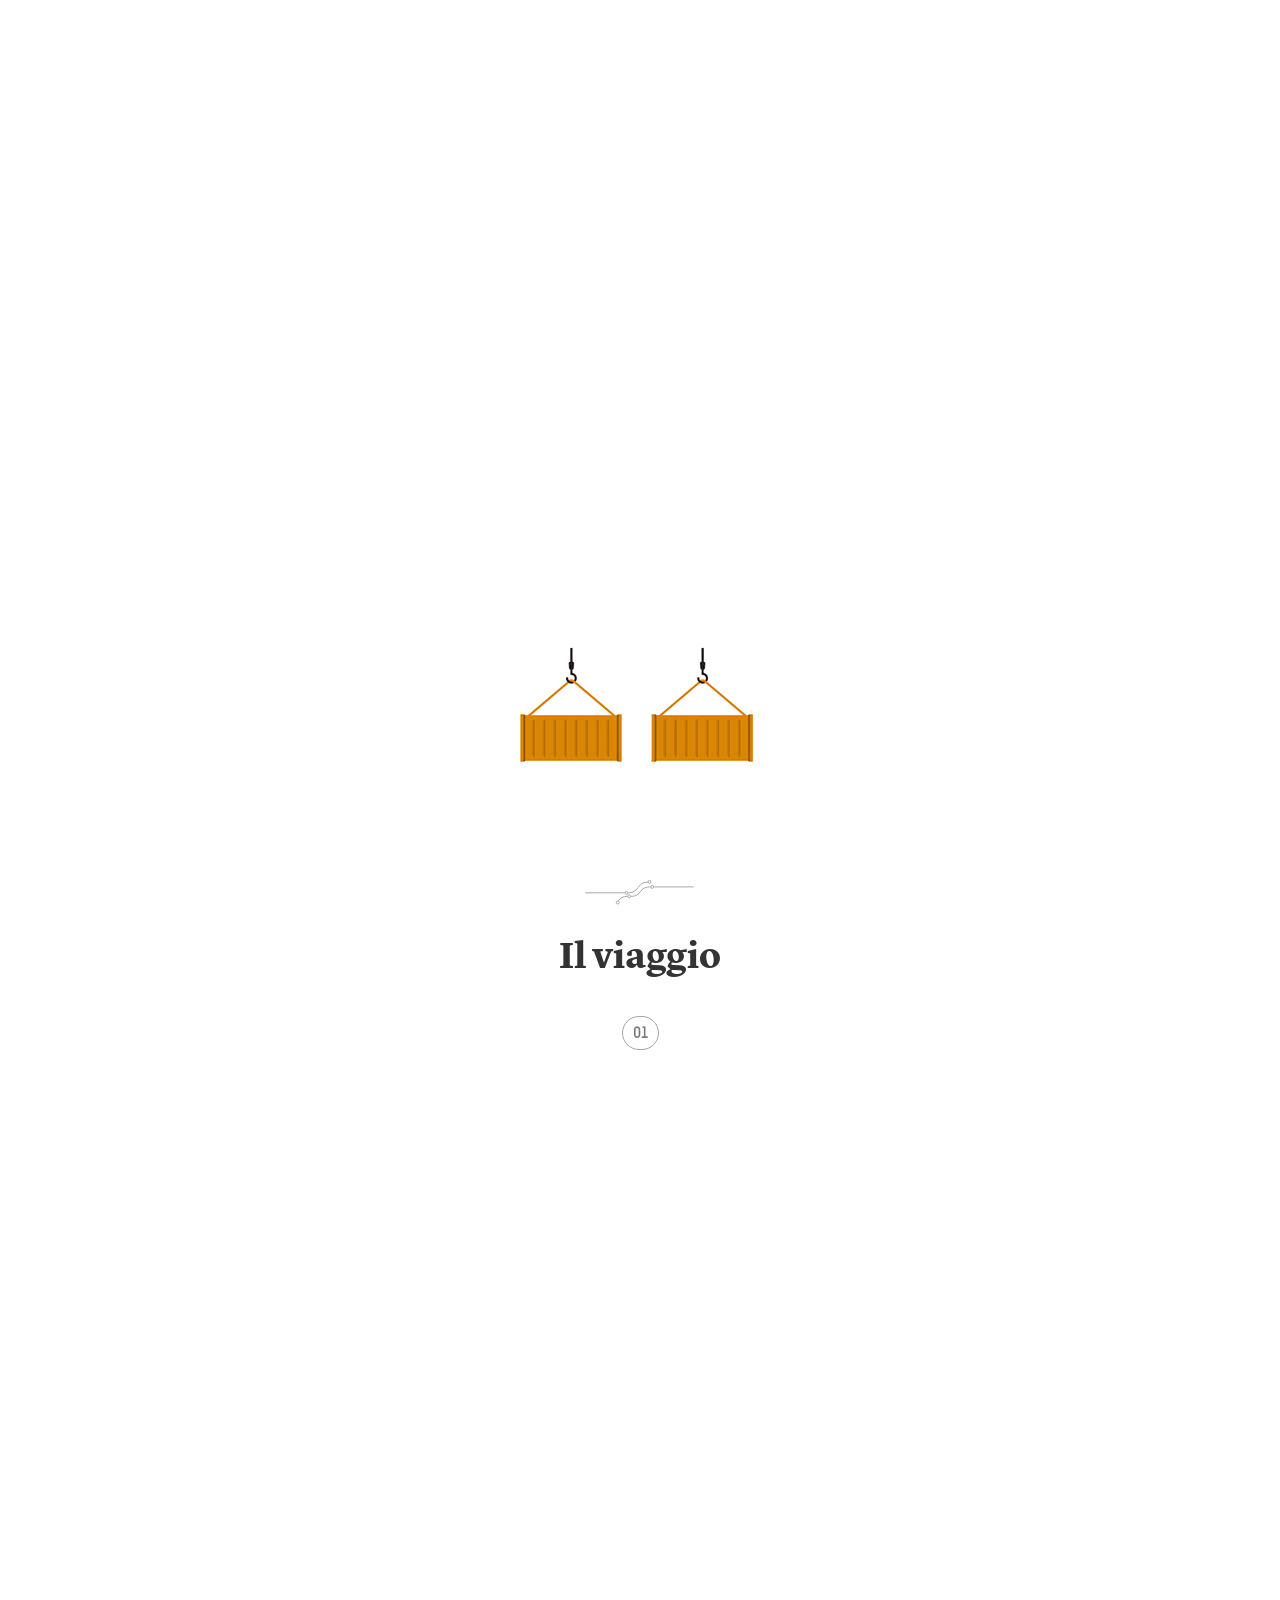
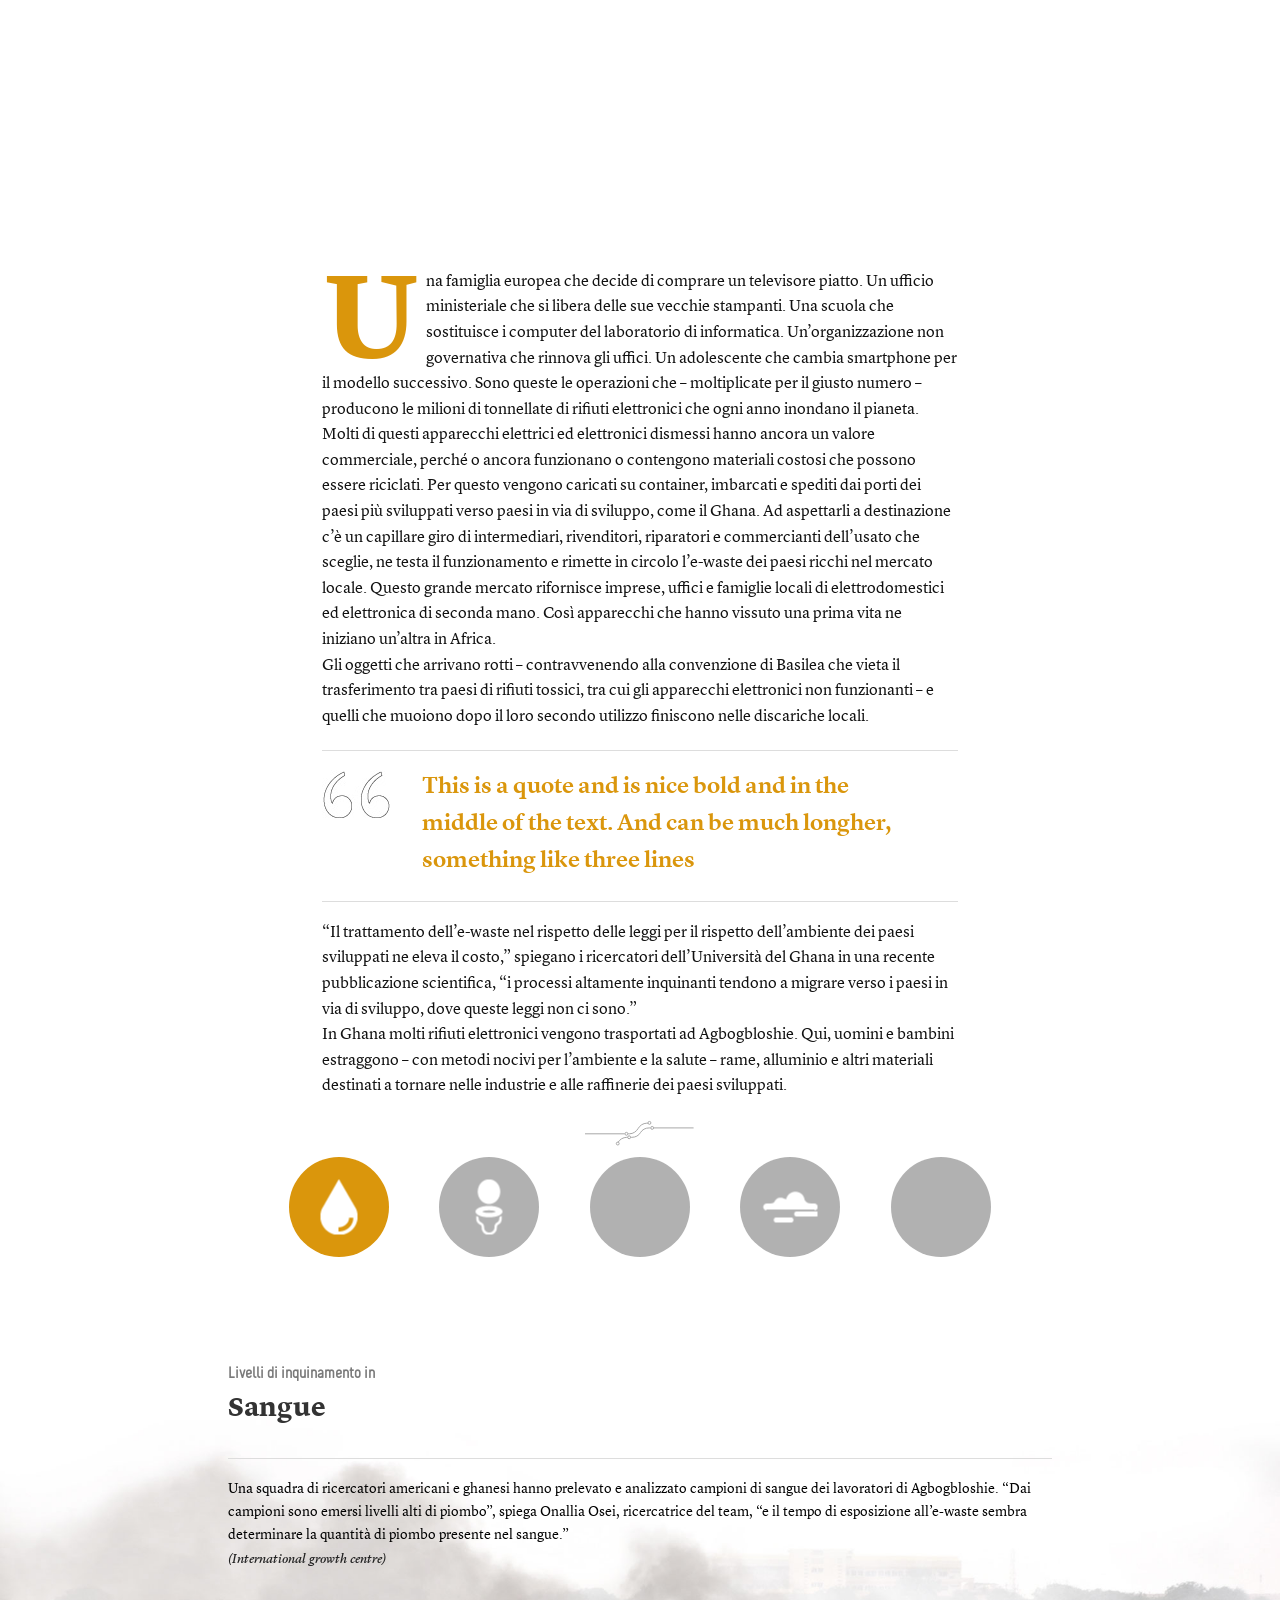
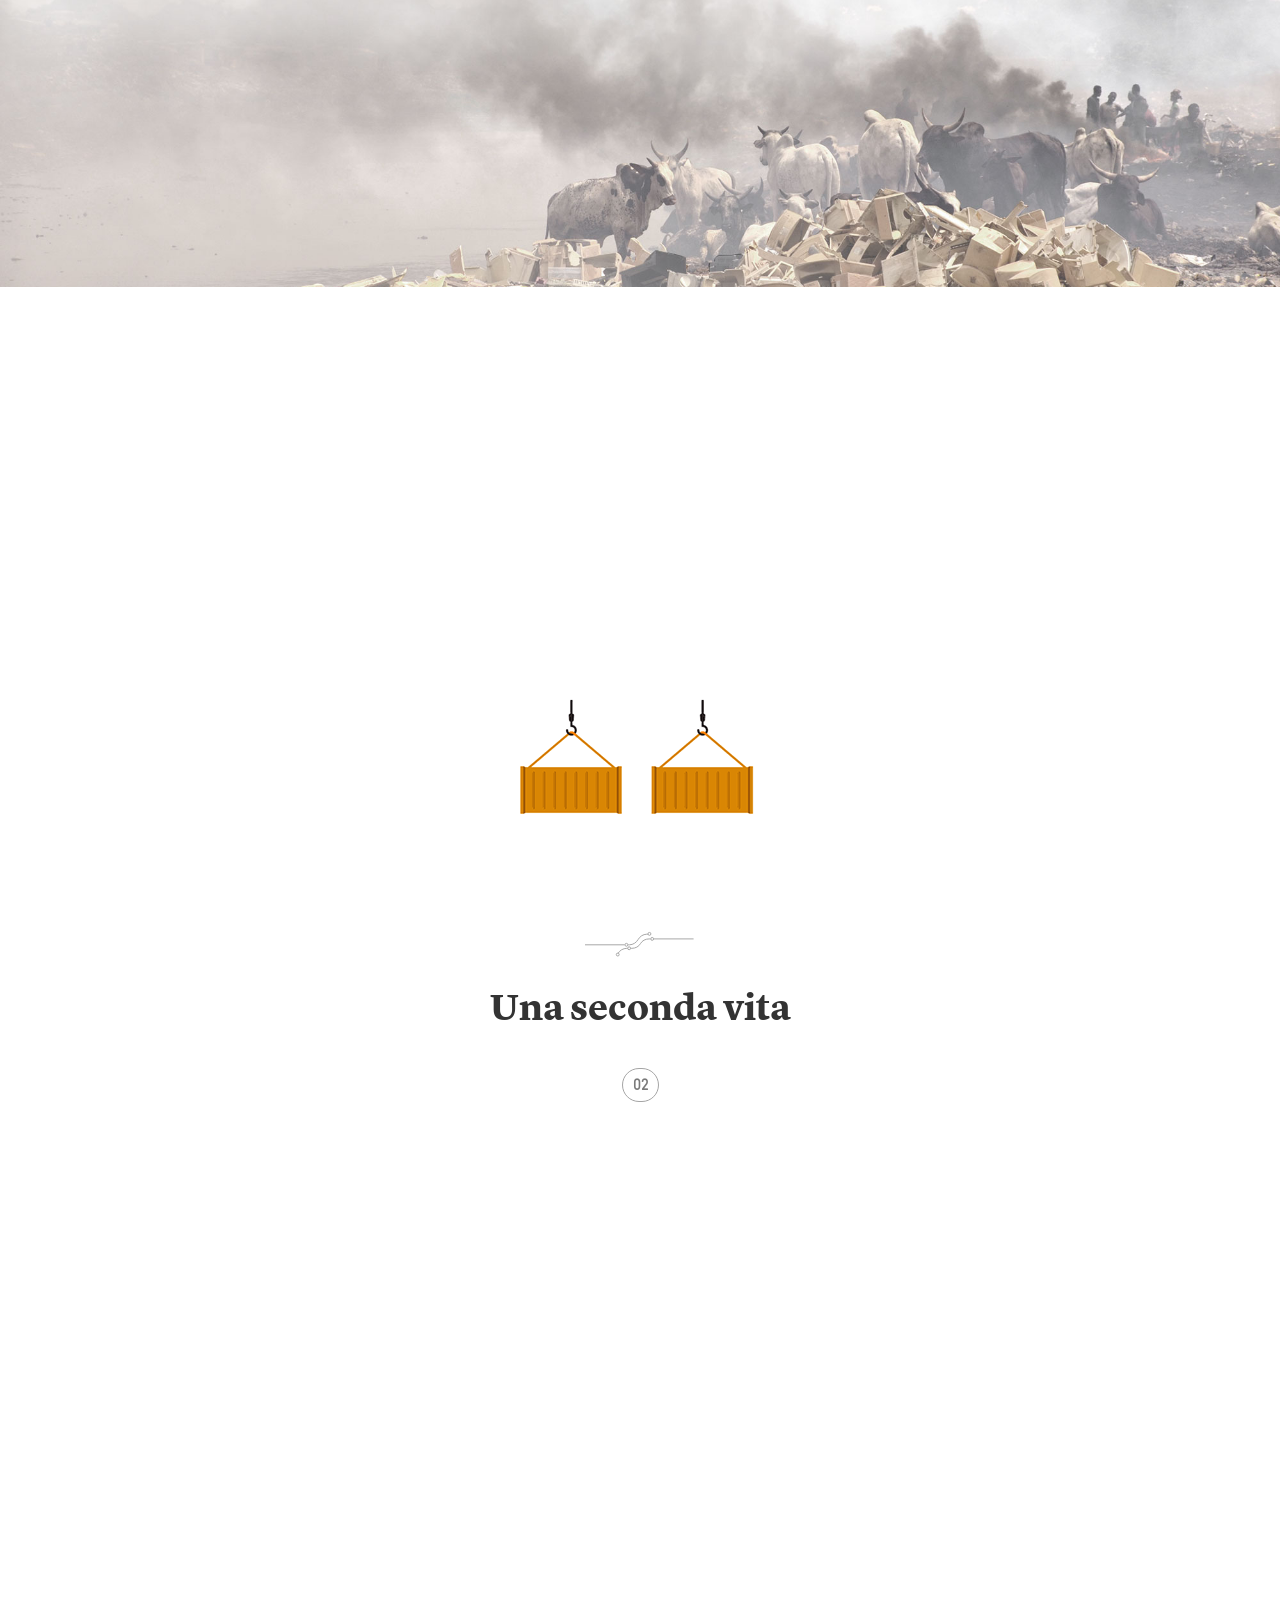
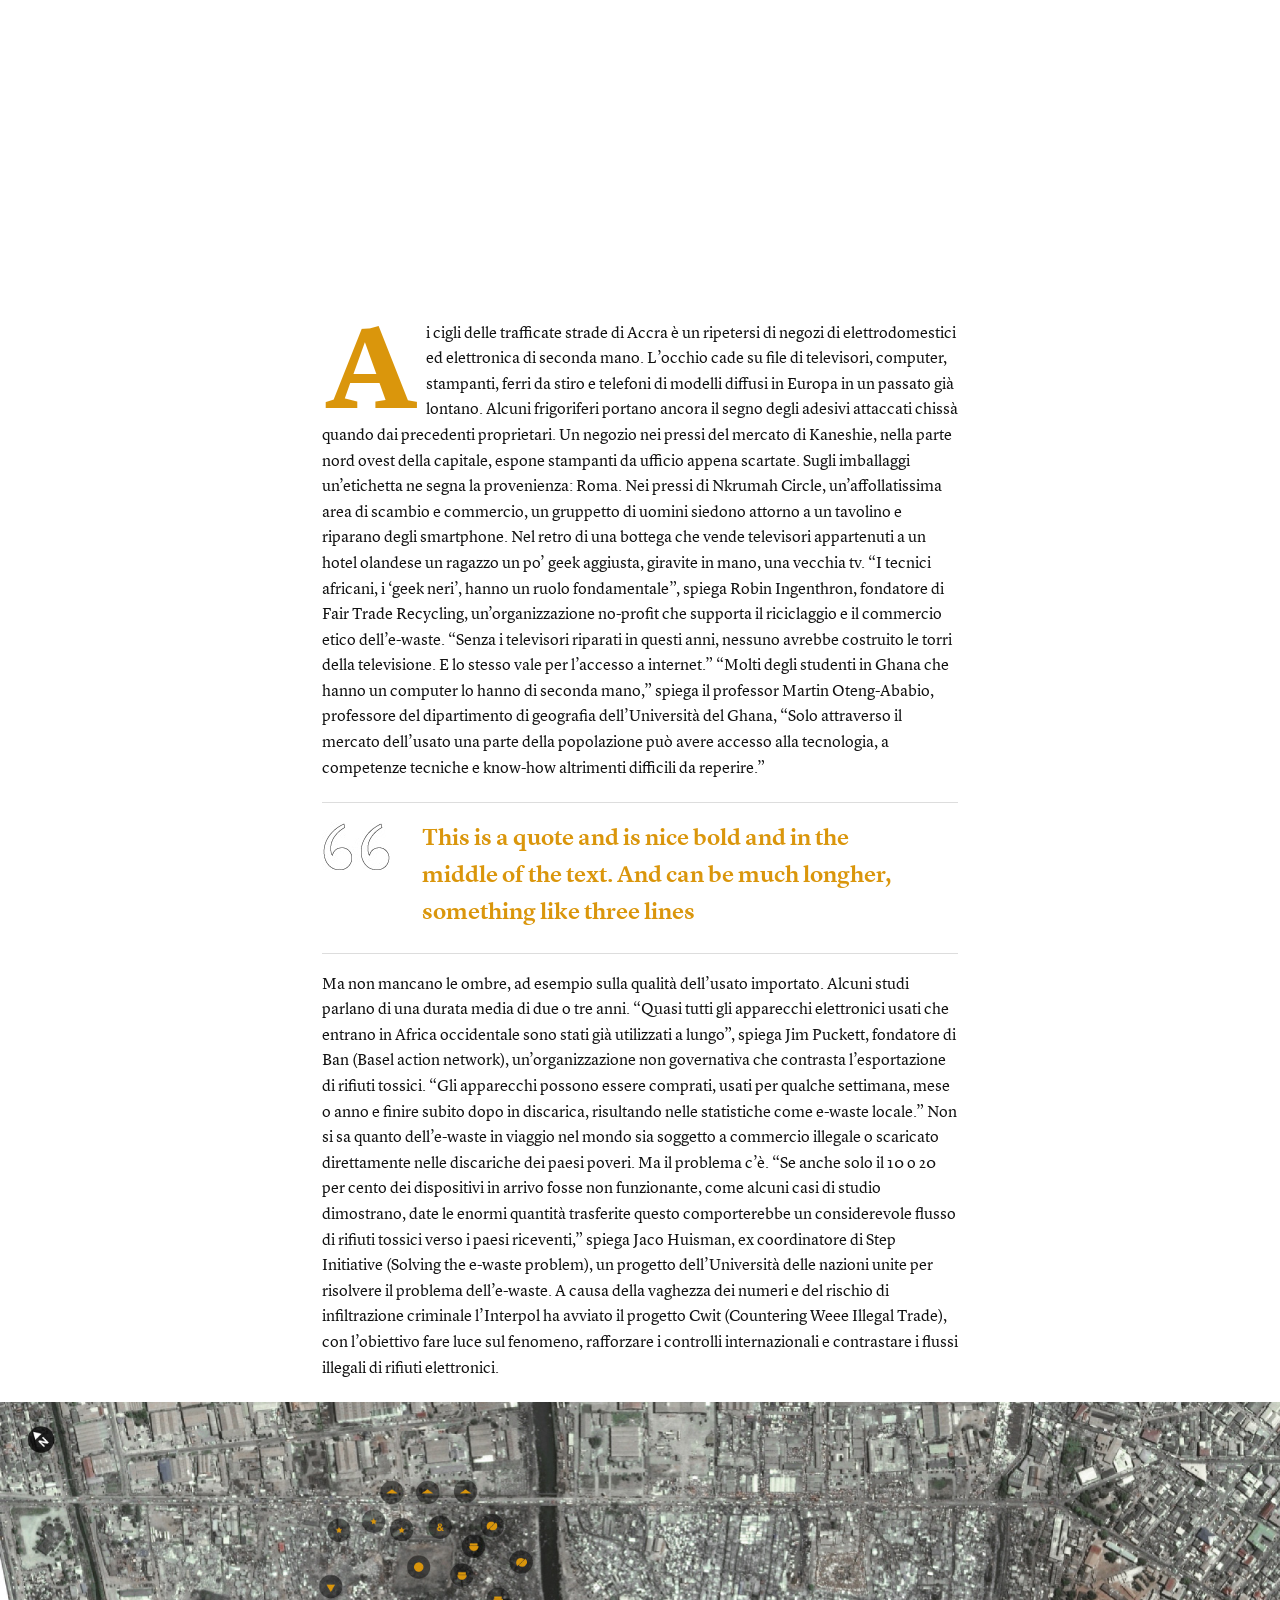
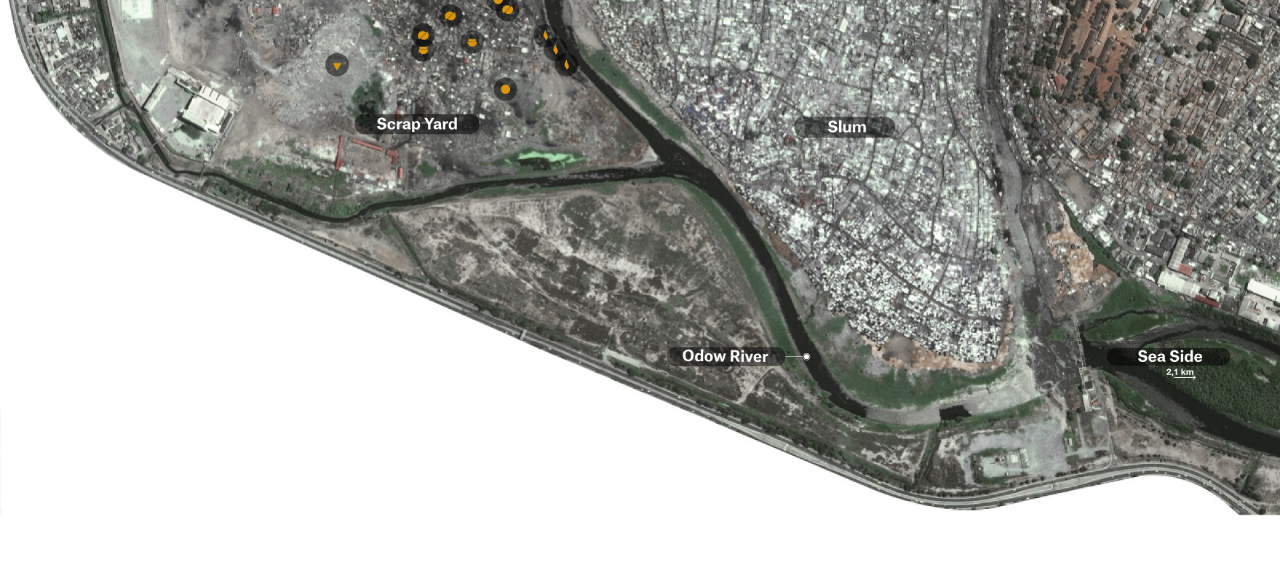
==== commit c99399ad: "hiu" ====
--- a/index_02.html
+++ b/index_02.html
@@ -1,17 +1,17 @@
 <!doctype html>
 <html class="no-js" lang="en">
-    
-    
+
+
 
 <head>
-    
-     	<!--[if lt IE 9]>
+
+    <!--[if lt IE 9]>
   	<script src="//cdnjs.cloudflare.com/ajax/libs/html5shiv/3.6.2/html5shiv.js"></script>
   	<script src="//s3.amazonaws.com/nwapi/nwmatcher/nwmatcher-1.2.5-min.js"></script>
   	<script src="//html5base.googlecode.com/svn-history/r38/trunk/js/selectivizr-1.0.3b.js"></script>
   	<script src="//cdnjs.cloudflare.com/ajax/libs/respond.js/1.1.0/respond.min.js"></script>
 	<![endif]-->
-    
+
     <meta charset="utf-8" />
     <meta name="viewport" content="width=device-width, initial-scale=1.0" />
     <title>E-waste Republic</title>
@@ -44,63 +44,62 @@
             });
         }
         window.onload = init();
-        
-        
-        $(function() {
-              $(".show").click(            
-                  function(){
-                      $(".overlay-Big").fadeIn();
-                  }); 
-              $("#close").click(
-                  function(){
-                      $(".overlay-Big").fadeOut();
-                  });
-          }); 
-        
-        
+
+
+        $(function () {
+            $(".show").click(
+                function () {
+                    $(".overlay-Big").fadeIn();
+                });
+            $("#close").click(
+                function () {
+                    $(".overlay-Big").fadeOut();
+                });
+        });
     </script>
 </head>
 
 <body>
 
     <div class="header overlay-Big">
-          <a id="close" ><img src="img/overlay-close.png" width="40px">  </a>   
-          <div class="overlay-first-band">
-              <div class="row">
-                  <div class="medium-8 medium-centered columns">
-                  
-                
-                      
-                          <h4 style="color:#fff">El lado oscuro de los tomates italianos</h4>
-                      
-                      
-                  </div>
-                  
-              </div>
-          </div>
-           
-          <div class="overlay-second-band">
-              <div class="row">
-              <div class="medium-8 medium-centered columns">
-                  <p>El reportaje de investigación de <a href="https://twitter.com/mathilderome" target="_blank">Mathilde Auvillain</a> y <a href="https://twitter.com/abutiago" target="_blank">Stefano Liberti</a> se realizó gracias a la beca de innovación de reporterismo de desarrollo del Centro Europeo de Periodismo, subvencionada por la Fundación Bill y Melinda Gates. 
-<br /><br />
-Investigación y datos: <a href="https://twitter.com/jackottaviani" target="_blank"> Jacopo Ottaviani</a><br />
-                      Fotografía: Mario Poeta <br />
-Diseño y desarrollo: <a href="http://isaccochiaf.me" target="_blank">Isacco Chiaf</a><br />
-
-Traducción de Virginia Solans</p>
-               
-                  <hr>
-                  </div>
-              
-                  <br /> 
-                  
-              
-          </div>
-          </div>
-      </div>
-    
-    
+        <a id="close">
+            <img src="img/overlay-close.png" width="40px">
+        </a>
+        <div class="overlay-first-band">
+            <div class="row">
+                <div class="medium-8 medium-centered columns">
+
+
+
+                    <h4 style="color:#fff">El lado oscuro de los tomates italianos</h4>
+
+
+                </div>
+
+            </div>
+        </div>
+
+        <div class="overlay-second-band">
+            <div class="row">
+                <div class="medium-8 medium-centered columns">
+                    <p>El reportaje de investigación de <a href="https://twitter.com/mathilderome" target="_blank">Mathilde Auvillain</a> y <a href="https://twitter.com/abutiago" target="_blank">Stefano Liberti</a> se realizó gracias a la beca de innovación de reporterismo de desarrollo del Centro Europeo de Periodismo, subvencionada por la Fundación Bill y Melinda Gates.
+                        <br />
+                        <br />Investigación y datos: <a href="https://twitter.com/jackottaviani" target="_blank"> Jacopo Ottaviani</a>
+                        <br />Fotografía: Mario Poeta
+                        <br />Diseño y desarrollo: <a href="http://isaccochiaf.me" target="_blank">Isacco Chiaf</a>
+                        <br />Traducción de Virginia Solans</p>
+
+                    <hr>
+                </div>
+
+                <br />
+
+
+            </div>
+        </div>
+    </div>
+
+
     <div id="wrapper">
 
         <header>
@@ -112,7 +111,7 @@
                     <a id="ref_tw" href="http://twitter.com/home?status=Vita%2C morte e miracoli dei rifiuti elettronici. Guarda il web documentario URL %23LifeDeathMiraclesEwaste @JacopoOttaviani&related=JacopoOttaviani" onclick="javascript:window.open(this.href, '', 'menubar=no,toolbar=no,resizable=no,scrollbars=no,height=400,width=600');return false;"><i class="fa fa-twitter"></i></a>
                     <a href=""><i class="fa fa-facebook"></i></a>
                     <a href=""><i class="fa fa-google"></i></a>
-                   
+
                 </nav>
             </div>
         </header>
@@ -124,10 +123,8 @@
             <div class=" large-12 columns">
 
 
-                <h1 class="animated fadeIn" id="delay-01">E-waste <span class="yellow">Republic</span> </h1> 
-                <br />
-                <br />
-                <br />
+                <img src="images/logo.jpg" class="animated fadeIn" id="delay-01">
+
 
             </div>
 
@@ -180,84 +177,50 @@
                 <img src="images/divider-01.svg">
                 <br />
                 <br />
-                
-                
-                <h2>Flowing in</h2>
+
+
+                <h2>Il viaggio</h2>
                 <br />
                 <h3><small>01</small><br/></h3>
             </div>
         </div>
 
-        <div class="px-01">
+        <div class="px-01 img-01">
 
         </div>
         <div class="row">
             <div class="medium-8 medium-centered columns">
                 <p>
-                    But I must explain to you how all this mistaken idea of denouncing pleasure and praising pain was born and I will give you a complete account of the system, and expound the actual teachings of the great explorer of the truth, the master-builder of human happiness. No one rejects, dislikes, or avoids pleasure itself, because it is pleasure, but because those who do not know how to pursue pleasure rationally encounter consequences that are extremely painful. Nor again is there anyone who loves or pursues or desires to obtain pain of itself, because it is pain, but because occasionally circumstances occur in which toil and pain can procure him some great pleasure. To take a trivial example, which of us ever undertakes laborious physical exercise, except to obtain some advantage from it? But who has any right to find fault with a man who chooses to enjoy a pleasure that has no annoying consequences, or one who avoids a pain that produces no resultant pleasure?. But I must explain to you how all this mistaken idea of</p>
-                
+                    <span class="firstcharacter">U</span>na famiglia europea che decide di comprare un televisore piatto. Un ufficio ministeriale che si libera delle sue vecchie stampanti. Una scuola che sostituisce i computer del laboratorio di informatica. Un’organizzazione non governativa che rinnova gli uffici. Un adolescente che cambia smartphone per il modello successivo. Sono queste le operazioni che – moltiplicate per il giusto numero – producono le milioni di tonnellate di rifiuti elettronici che ogni anno inondano il pianeta.
+                    <br />Molti di questi apparecchi elettrici ed elettronici dismessi hanno ancora un valore commerciale, perché o ancora funzionano o contengono materiali costosi che possono essere riciclati. Per questo vengono caricati su container, imbarcati e spediti dai porti dei paesi più sviluppati verso paesi in via di sviluppo, come il Ghana. Ad aspettarli a destinazione c’è un capillare giro di intermediari, rivenditori, riparatori e commercianti dell’usato che sceglie, ne testa il funzionamento e rimette in circolo l’e-waste dei paesi ricchi nel mercato locale. Questo grande mercato rifornisce imprese, uffici e famiglie locali di elettrodomestici ed elettronica di seconda mano. Così apparecchi che hanno vissuto una prima vita ne iniziano un’altra in Africa.
+                    <br />Gli oggetti che arrivano rotti – contravvenendo alla convenzione di Basilea che vieta il trasferimento tra paesi di rifiuti tossici, tra cui gli apparecchi elettronici non funzionanti – e quelli che muoiono dopo il loro secondo utilizzo finiscono nelle discariche locali.
+                    <br />
+                </p>
+
                 <hr>
                 <p class="quote LyonTextOSFWeb-Semibold yellow">
-                This is a quote and is nice bold and in the middle of the text. And can be much longher, something like three lines
+                    This is a quote and is nice bold and in the middle of the text. And can be much longher, something like three lines
                 </p>
                 <hr>
-                    
-                    <p>denouncing pleasure and praising pain was born and I will give you a complete account of the system, and expound the actual teachings of the great explorer of the truth, the master-builder of human happiness. No one rejects, dislikes, or avoids pleasure itself, because it is pleasure, but because those who do not know how to pursue pleasure rationally encounter consequences that are extremely painful. Nor again is there anyone who loves or pursues or desires to obtain pain of itself, because it is pain, but because occasionally circumstances occur in which toil and pain can procure him some great pleasure. To take a trivial example, which of us ever undertakes laborious physical exercise, except to obtain some advantage from it? But who has any right to find fault with a man who chooses to enjoy a pleasure that has no annoying consequences, or one who avoids a pain that produces no resultant pleasure?
-                </p>
-            </div>
-        </div>
-
-        <!-- 
+                <p>
+                    “Il trattamento dell’e-waste nel rispetto delle leggi per il rispetto dell’ambiente dei paesi sviluppati ne eleva il costo,” spiegano i ricercatori dell’Università del Ghana in una recente pubblicazione scientifica, “i processi altamente inquinanti tendono a migrare verso i paesi in via di sviluppo, dove queste leggi non ci sono.”
+                    <br />In Ghana molti rifiuti elettronici vengono trasportati ad Agbogbloshie. Qui, uomini e bambini estraggono – con metodi nocivi per l’ambiente e la salute – rame, alluminio e altri materiali destinati a tornare nelle industrie e alle raffinerie dei paesi sviluppati.
+                    <br />
+                </p>
+
+
+            </div>
+        </div>
+
+        <!-- --------------------------------------TAB POLLUTION .------------------------ -->
+
         <div class="row">
             <center>
                 <img src="images/divider-01.svg">
             </center>
         </div>
-        <div class="row">
-            <div class="medium-8 medium-centered columns">
-                <div class="tabs-content">
-                    <div class="content active" id="panel1">
-                        <h3><small>Livelli di inquinamento in</small><br/>Sangue</h3>
-                        <hr>
-                        <p>Una squadra di ricercatori americani e ghanesi hanno prelevato e analizzato campioni di sangue dei lavoratori di Agbogbloshie. “Dai campioni sono emersi livelli alti di piombo”, spiega Onallia Osei, ricercatrice del team, “e il tempo di esposizione all’e-waste sembra determinare la quantità di piombo presente nel sangue.”
-                            <br />
-                            <i>(International growth centre)</i>
-                        </p>
-                    </div>
-                    <div class="content" id="panel2">
-                        <h3><small>Pollution Level in</small><br/>Urina</h3>
-                        <hr>
-                        <p>Nelle urine degli e-waste boys sono state rilevate tracce anomale di ferro, piombo e antimonio. Gli scienziati ipotizzano che i metalli pesanti provengano dal pesce e dai frutti di mare alla base delle abitudini alimentari degli abitanti di Agbogbloshie.
-                            <br /> <i>(Science of The Total Environment – Volume 424, 2012)</i>
-                        </p>
-                    </div>
-                    <div class="content" id="panel3">
-                        <h3><small>Pollution Level in</small><br/>Latte</h3>
-                        <hr>
-                        <p>L’analisi del latte materno delle madri di Agbogbloshie ha fatto emergere quantità preoccupanti di policlorobifenili (PCB), composti altamente tossici presenti nei vecchi elettrodomestici. I campioni analizzati hanno riportato dal minimo di un doppio fino a un massimo di trentaquattro volte la soglia consentita dagli standard internazionali di PCB.
-                            <br /> <i>(Environment International, 2011)
-</i>
-                        </p>
-                    </div>
-                    <div class="content" id="panel4">
-                        <h3><small>Pollution Level in</small><br/>Aria</h3>
-                        <hr>
-                        <p>Ferro, piombo e rame sono stati rilevati nell’aria raccolta da una stazione di controllo installata nella discarica di Agbogbloshie. Sono stati trovati 1.5 milligrammi per metro cubo di rame (quando la soglia consentita è 1.0), 7.8 mg/m³ di ferro (soglia: 5.0) e 0.72 mg/m³ di piombo (soglia: 0.15). Queste soglie sono indicate per i luoghi di lavoro, ma Agbogbloshie in realtà è un quartiere di Accra dove vivono circa 90mila persone.
-                            <br /> <i>(Journal of Health and Pollution, 2011)</i> 
-                        </p>
-                    </div>
-                    <div class="content" id="panel5">
-                        <h3><small>Pollution Level in</small><br/>Suolo</h3>
-                        <hr>
-                        <p>Dei cento campioni di suolo prelevati da Agbogbloshie, più della metà hanno presentato una presenza di piombo pari a più del doppio dello standard ammesso dall’Agenzia di protezione ambientale degli Stati Uniti (Usepa). I valori rilevati variano da un minimo di 135 ppm (parti per milione) a un massimo di 18.125 ppm. La soglia delle linee guida dell’Usepa è di 400 ppm.
-                            <br /> <i>(Journal of Health and Pollution, 2011) </i>
-                        </p>
-                    </div>
-                </div>
-
-            </div>
-        </div>
-        <div class="bg-burning">
+        
+        <div class="row">
             <div class="row">
                 <div class="medium-9 medium-centered columns">
                     <ul class="tabs small-block-grid-5 " data-tab>
@@ -286,48 +249,9 @@
                 </div>
             </div>
         </div>
-        -->
-
-<div class="row">
-            <center>
-                <img src="images/divider-01.svg">
-            </center>
-        </div>
-        <div class="row">
-           <div class="row">
-                <div class="medium-9 medium-centered columns">
-                    <ul class="tabs small-block-grid-5 " data-tab>
-                        <li class="tab-title active">
-                            <a href="#panel1">
-                                <img src="images/icn_blood.png">
-                            </a>
-                        </li>
-                        <li class="tab-title">
-                            <a href="#panel2">
-                                <img src="images/icn_urina.png">
-                            </a>
-                        </li>
-                        <li class="tab-title">
-                            <a href="#panel3"></a>
-                        </li>
-                        <li class="tab-title">
-                            <a href="#panel4">
-                                <img src="images/icn_air.png">
-                            </a>
-                        </li>
-                        <li class="tab-title">
-                            <a href="#panel5"></a>
-                        </li>
-                    </ul>
-                </div>
-            </div>
-        </div>
+        
         <div class="bg-burning">
-            
-            
-            
-            
-             <div class="medium-8 medium-centered columns">
+            <div class="medium-8 medium-centered columns">
                 <div class="tabs-content">
                     <div class="content active" id="panel1">
                         <h3><small>Livelli di inquinamento in</small><br/>Sangue</h3>
@@ -367,30 +291,66 @@
                         </p>
                     </div>
                 </div>
-
-            </div>
-            
-            
-            
-            
-            
-        </div>
-        
-
-
-
-
-
+            </div>
+        </div>
         <!-- --------    END   ----------------- TABS INTERACTIVE -->
 
+
+
+        <div class="row title-chapter-page">
+            <div class="large-12 columns">
+                <img src="images/flow.gif">
+                <br />
+                <br />
+                <br />
+                <img src="images/divider-01.svg">
+                <br />
+                <br />
+
+
+                <h2>Una seconda vita</h2>
+                <br />
+                <h3><small>02</small><br/></h3>
+            </div>
+        </div>
+        <div class="px-01 img-02">
+
+        </div>
+        
         <div class="row">
             <div class="medium-8 medium-centered columns">
                 <p>
-                    But I must explain to you how all this mistaken idea of denouncing pleasure and praising pain was born and I will give you a complete account of the system, and expound the actual teachings of the great explorer of the truth, the master-builder of human happiness. No one rejects, dislikes, or avoids pleasure itself, because it is pleasure, but because those who do not know how to pursue pleasure rationally encounter consequences that are extremely painful. Nor again is there anyone who loves or pursues or desires to obtain pain of itself, because it is pain, but because occasionally circumstances occur in which toil and pain can procure him some great pleasure. To take a trivial example, which of us ever undertakes laborious physical exercise, except to obtain some advantage from it? But who has any right to find fault with a man who chooses to enjoy a pleasure that has no annoying consequences, or one who avoids a pain that produces no resultant pleasure?. But I must explain to you how all this mistaken idea of denouncing pleasure and praising pain was born and I will give you a complete account of the system, and expound the actual teachings of the great explorer of the truth, the master-builder of human happiness. No one rejects, dislikes, or avoids pleasure itself, because it is pleasure, but because those who do not know how to pursue pleasure rationally encounter consequences that are extremely painful. Nor again is there anyone who loves or pursues or desires to obtain pain of itself, because it is pain, but because occasionally circumstances occur in which toil and pain can procure him some great pleasure. To take a trivial example, which of us ever undertakes laborious physical exercise, except to obtain some advantage from it? But who has any right to find fault with a man who chooses to enjoy a pleasure that has no annoying consequences, or one who avoids a pain that produces no resultant pleasure?
-                </p>
-            </div>
-        </div>
-
+                    <span class="firstcharacter">A</span>i cigli delle trafficate strade di Accra è un ripetersi di negozi di elettrodomestici ed elettronica di seconda mano. L’occhio cade su file di televisori, computer, stampanti, ferri da stiro e telefoni di modelli diffusi in Europa in un passato già lontano. Alcuni frigoriferi portano ancora il segno degli adesivi attaccati chissà quando dai precedenti proprietari. 
+
+Un negozio nei pressi del mercato di Kaneshie, nella parte nord ovest della capitale, espone stampanti da ufficio appena scartate. Sugli imballaggi un’etichetta ne segna la provenienza: Roma. Nei pressi di Nkrumah Circle, un’affollatissima area di scambio e commercio, un gruppetto di uomini siedono attorno a un tavolino e riparano degli smartphone. Nel retro di una bottega che vende televisori appartenuti a un hotel olandese un ragazzo un po’ geek aggiusta, giravite in mano, una vecchia tv.
+
+“I tecnici africani, i ‘geek neri’, hanno un ruolo fondamentale”, spiega Robin Ingenthron, fondatore di Fair Trade Recycling, un’organizzazione no-profit che supporta il riciclaggio e il commercio etico dell’e-waste. “Senza i televisori riparati in questi anni, nessuno avrebbe costruito le torri della televisione. E lo stesso vale per l’accesso a internet.”
+
+“Molti degli studenti in Ghana che hanno un computer lo hanno di seconda mano,” spiega il professor Martin Oteng-Ababio, professore del dipartimento di geografia dell’Università del Ghana, “Solo attraverso il mercato dell’usato una parte della popolazione può avere accesso alla tecnologia, a competenze tecniche e know-how altrimenti difficili da reperire.” 
+                    <br />
+                </p>
+
+                <hr>
+                <p class="quote LyonTextOSFWeb-Semibold yellow">
+                    This is a quote and is nice bold and in the middle of the text. And can be much longher, something like three lines
+                </p>
+                <hr>
+                <p>
+                    Ma non mancano le ombre, ad esempio sulla qualità dell’usato importato. Alcuni studi parlano di una durata media di due o tre anni. “Quasi tutti gli apparecchi elettronici usati che entrano in Africa occidentale sono stati già utilizzati a lungo”, spiega Jim Puckett, fondatore di Ban (Basel action network), un’organizzazione non governativa che contrasta l’esportazione di rifiuti tossici. “Gli apparecchi possono essere comprati, usati per qualche settimana, mese o anno e finire subito dopo in discarica, risultando nelle statistiche come e-waste locale.”
+
+Non si sa quanto dell’e-waste in viaggio nel mondo sia soggetto a commercio illegale o scaricato direttamente nelle discariche dei paesi poveri. Ma il problema c’è. “Se anche solo il 10 o 20 per cento dei dispositivi in arrivo fosse non funzionante, come alcuni casi di studio dimostrano, date le enormi quantità trasferite questo comporterebbe un considerevole flusso di rifiuti tossici verso i paesi riceventi,” spiega Jaco Huisman, ex coordinatore di Step Initiative (Solving the e-waste problem), un progetto dell’Università delle nazioni unite per risolvere il problema dell’e-waste.
+
+A causa della vaghezza dei numeri e del rischio di infiltrazione criminale l’Interpol ha avviato il progetto Cwit (Countering Weee Illegal Trade), con l’obiettivo fare luce sul fenomeno, rafforzare i controlli internazionali e contrastare i flussi illegali di rifiuti elettronici.
+
+                    <br />
+                </p>
+
+
+            </div>
+        </div>
+        
+        
+        
         <div class="header">
             <img src="images/map_01.jpg" width="100%">
         </div>
--- a/css/style.css
+++ b/css/style.css
@@ -260,8 +260,20 @@
 }
 
 
+.img-01{
+background-image: url(../images/px-01.jpg);
+}
+
+.img-02{
+background-image: url(../images/px-02.jpg);
+}
+
+.img-03{
+background-image: url(../images/px-03.jpg);
+}
+
 .px-01 {
-    background-image: url(../images/px-01.jpg);
+    
     background-attachment: fixed;
     background-size: cover;
     width: 100%;
